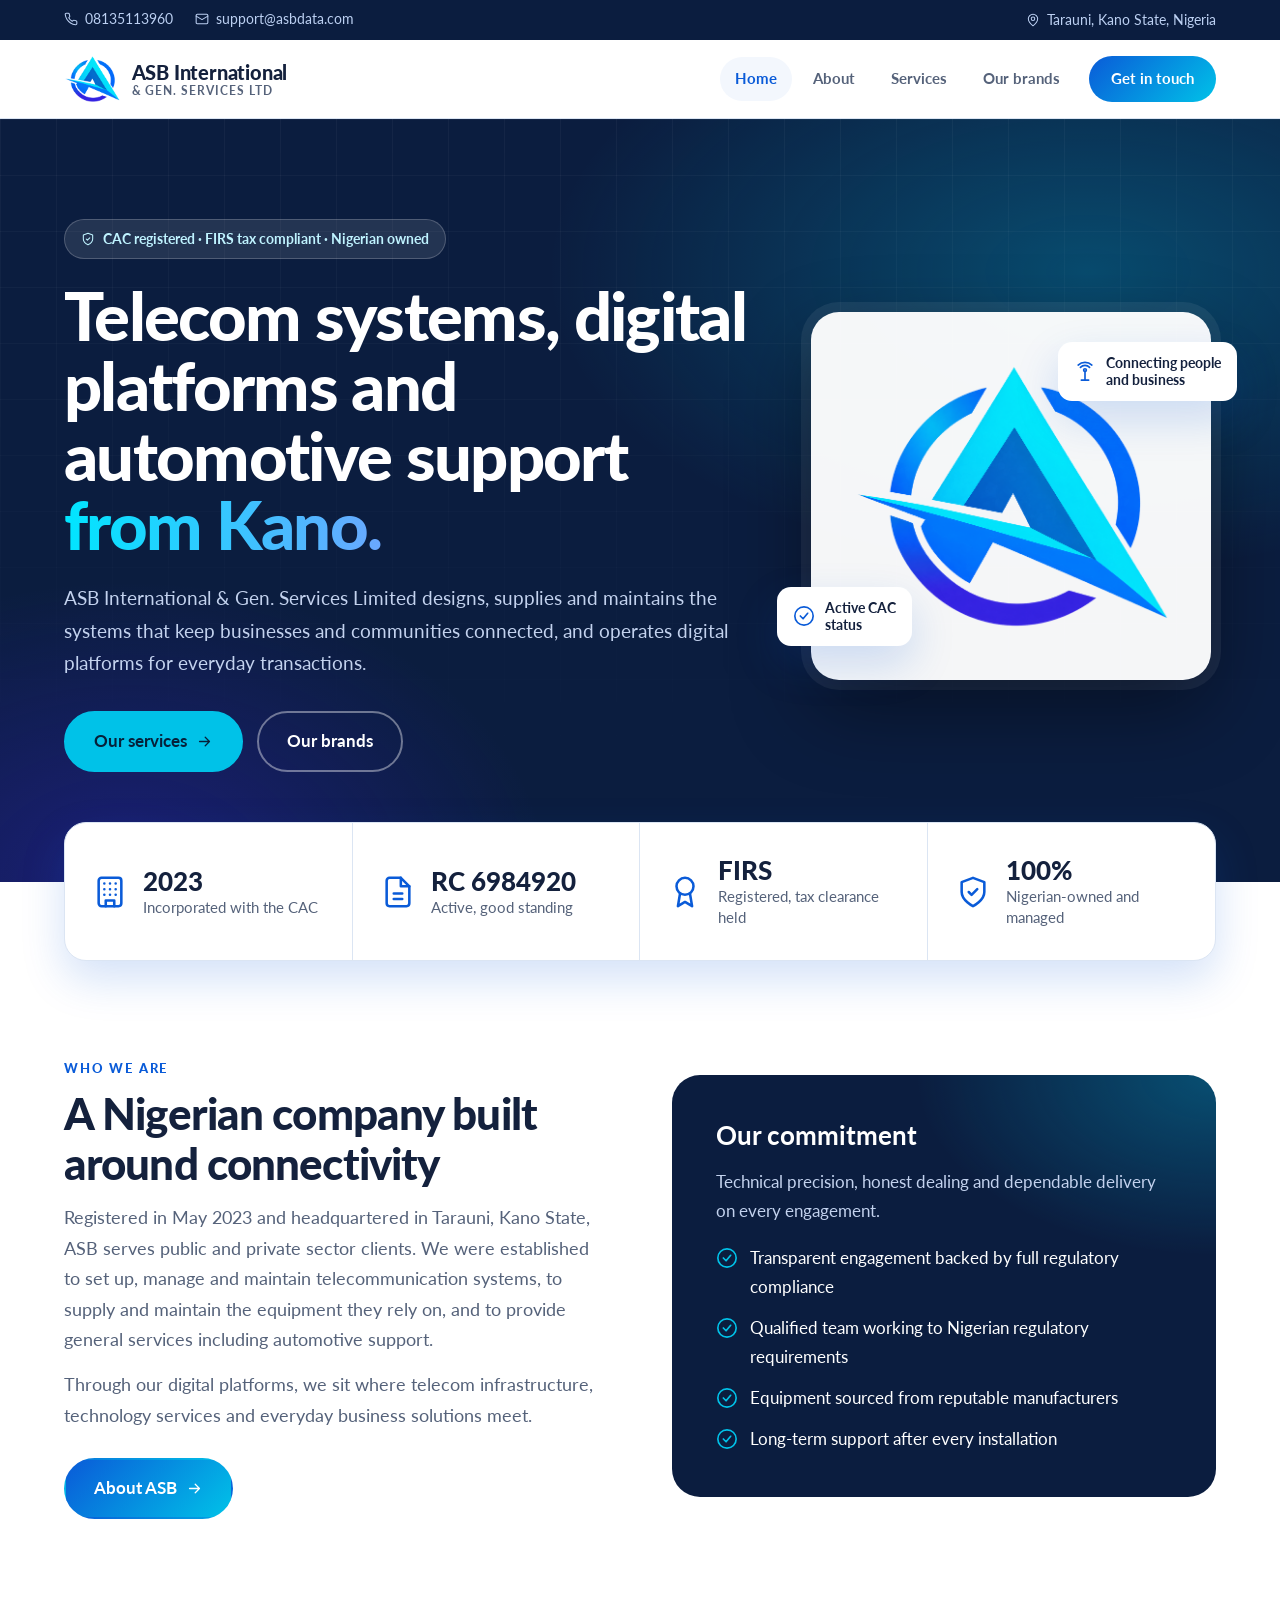
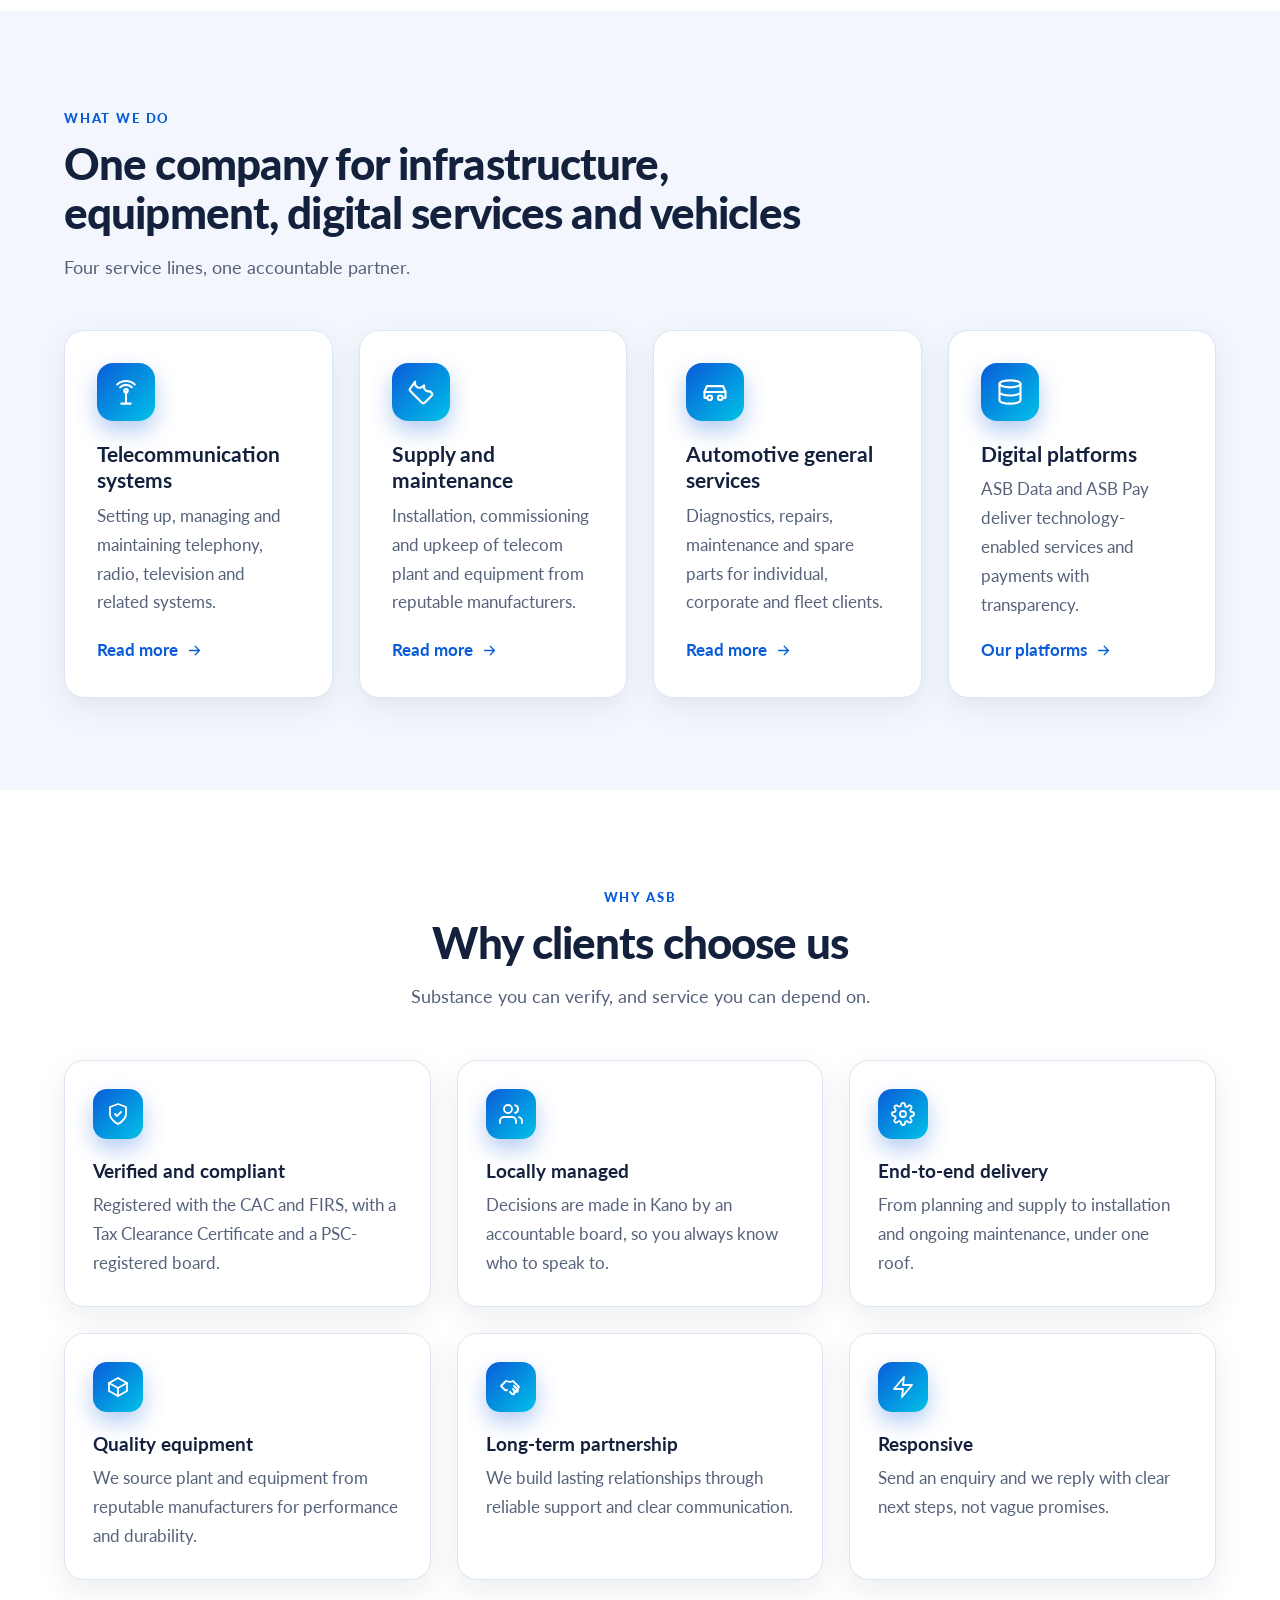
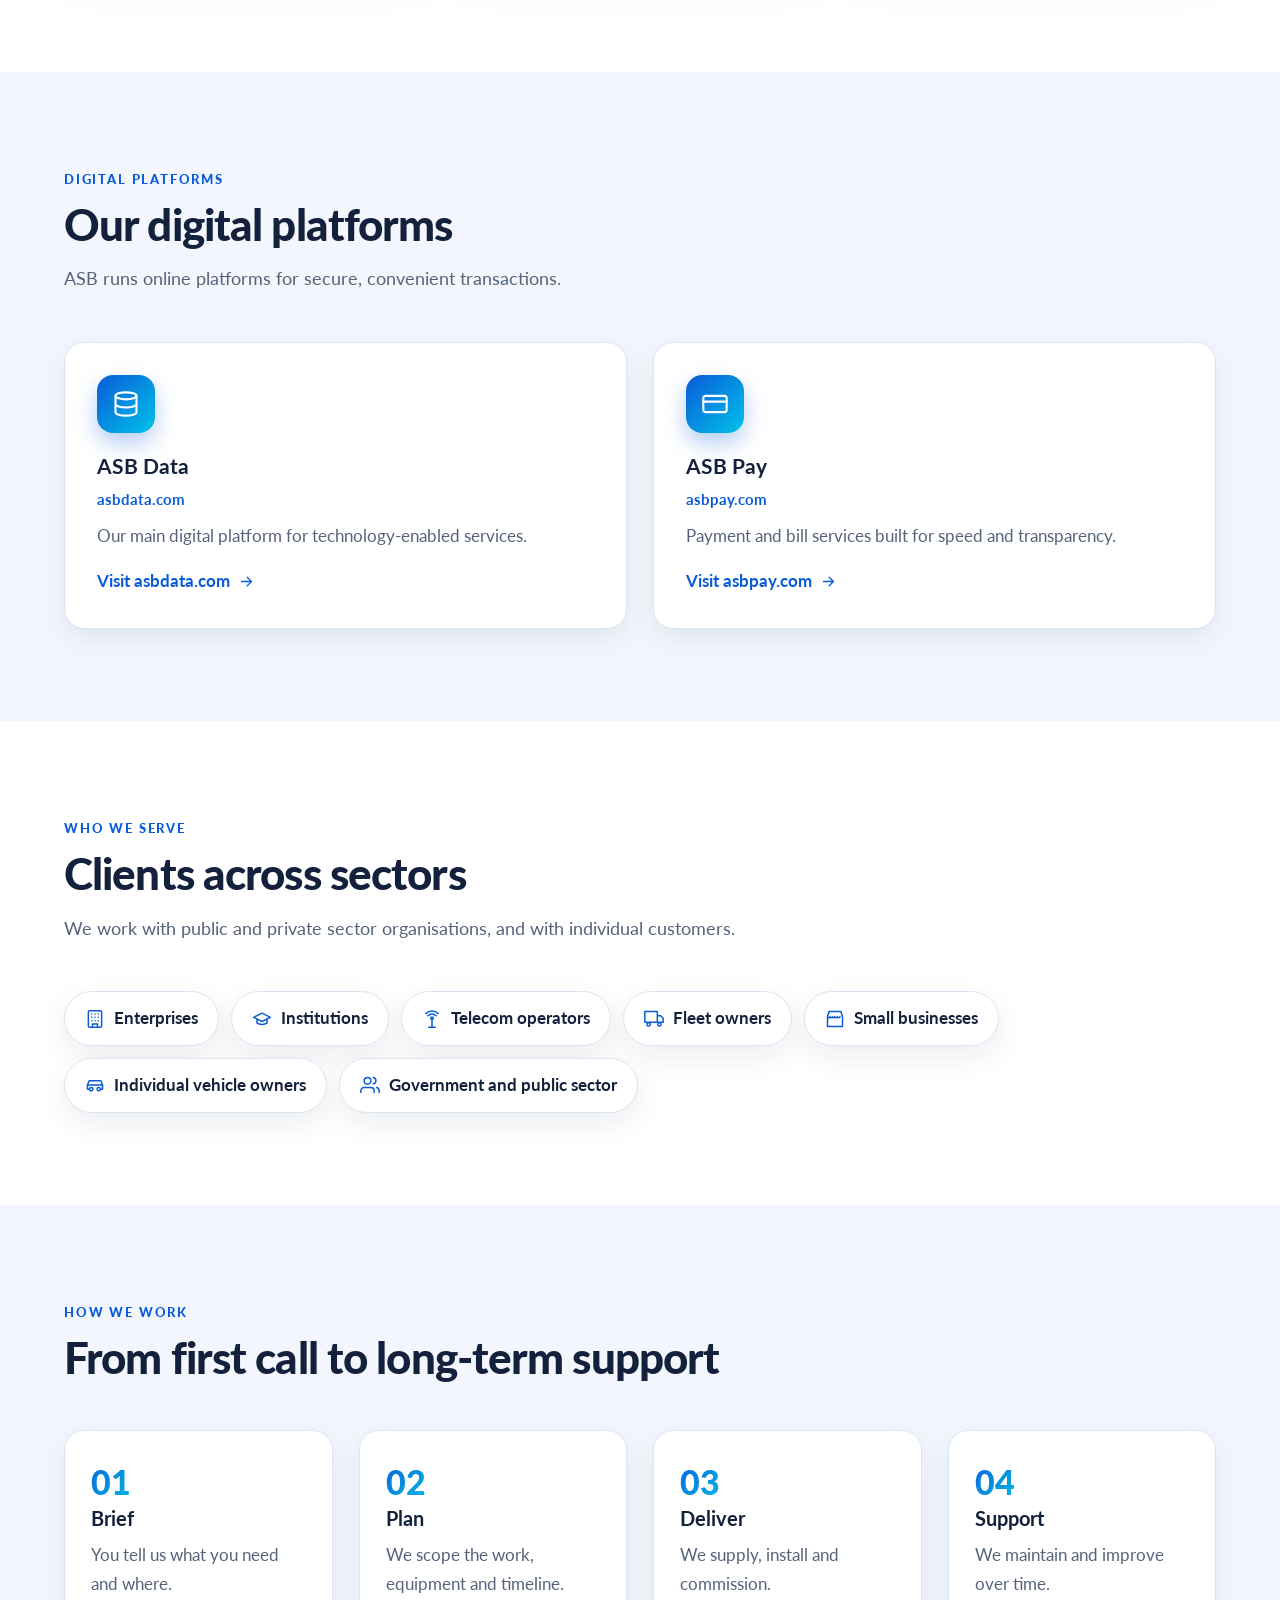
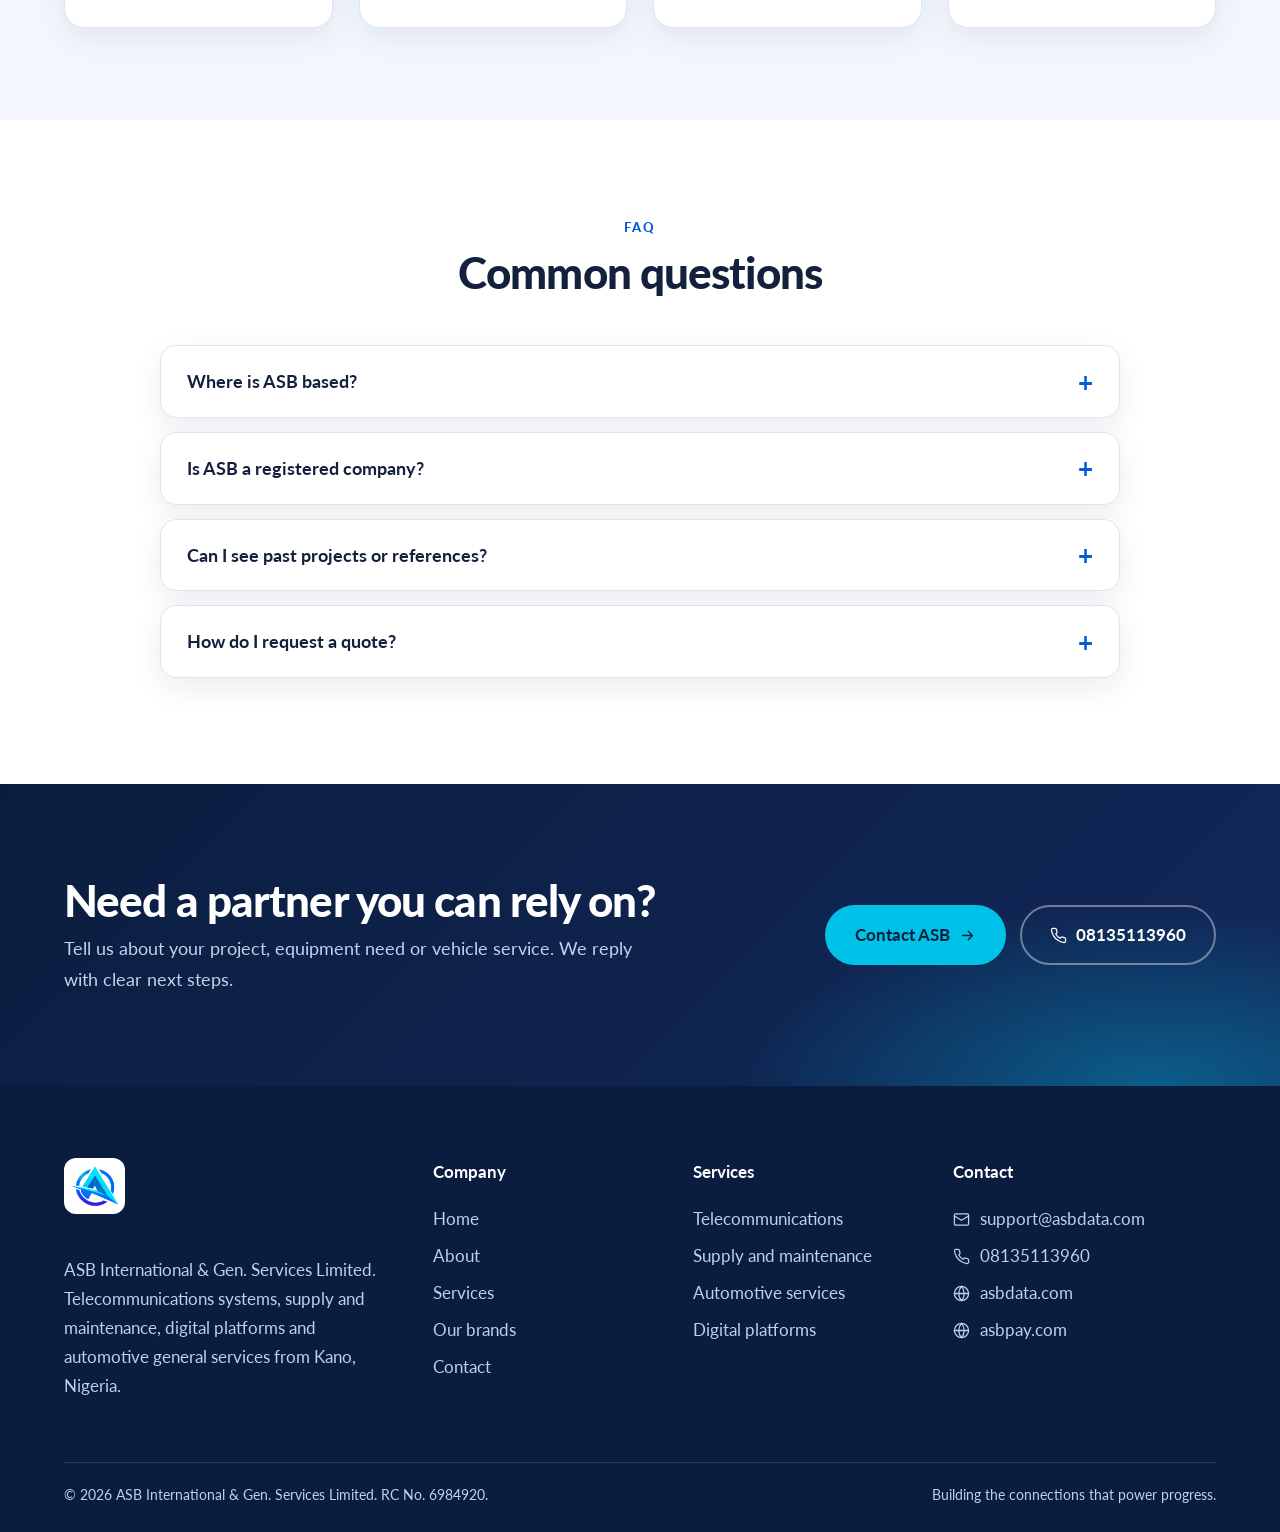
==== index.html @ b19e8d88 "Add files via upload" ====
<!DOCTYPE html>
<html lang="en"><head><meta charset="utf-8"><meta name="viewport" content="width=device-width, initial-scale=1">
<title>Home | ASB International &amp; Gen. Services Limited</title>
<meta name="description" content="ASB International provides telecommunications systems, supply and maintenance, and automotive general services from Kano, Nigeria.">
<link rel="icon" href="assets/logo.png">
<link rel="preconnect" href="https://fonts.googleapis.com"><link rel="preconnect" href="https://fonts.gstatic.com" crossorigin>
<link href="https://fonts.googleapis.com/css2?family=Lato:wght@400;700;900&display=swap" rel="stylesheet">
<link rel="stylesheet" href="css/style.css"></head><body>
<div id="site-header"></div><main>
<div class="hero"><div class="wrap"><div>
<span class="eyebrow"><i data-i="shield"></i>CAC registered · FIRS tax compliant · Nigerian owned</span>
<h1>Telecom systems, digital platforms and automotive support <em>from Kano.</em></h1>
<p>ASB International &amp; Gen. Services Limited designs, supplies and maintains the systems that keep businesses and communities connected, and operates digital platforms for everyday transactions.</p>
<div class="btns"><a class="btn" href="services.html">Our services <i data-i="arrow"></i></a><a class="btn ghost" href="brands.html">Our brands</a></div></div>
<div class="logo-panel"><img src="assets/logo.png" alt="ASB International logo"><div class="float a"><i data-i="check"></i><span>Active CAC<br>status</span></div><div class="float b"><i data-i="tower"></i><span>Connecting people<br>and business</span></div></div></div></div>

<section class="stats-band"><div class="wrap"><div class="stats reveal">
<div><i data-i="building"></i><div><b>2023</b><span>Incorporated with the CAC</span></div></div>
<div><i data-i="file"></i><div><b>RC 6984920</b><span>Active, good standing</span></div></div>
<div><i data-i="award"></i><div><b>FIRS</b><span>Registered, tax clearance held</span></div></div>
<div><i data-i="shield"></i><div><b>100%</b><span>Nigerian-owned and managed</span></div></div></div></div></section>

<section><div class="wrap feature"><div class="reveal"><span class="tag">Who we are</span><h2>A Nigerian company built around connectivity</h2>
<p class="lead">Registered in May 2023 and headquartered in Tarauni, Kano State, ASB serves public and private sector clients. We were established to set up, manage and maintain telecommunication systems, to supply and maintain the equipment they rely on, and to provide general services including automotive support.</p>
<p class="lead" style="margin-top:14px">Through our digital platforms, we sit where telecom infrastructure, technology services and everyday business solutions meet.</p>
<div class="btns" style="margin-top:28px"><a class="btn dark" href="about.html">About ASB <i data-i="arrow"></i></a></div></div>
<div class="panel reveal"><h3>Our commitment</h3><p>Technical precision, honest dealing and dependable delivery on every engagement.</p><ul>
<li><i data-i="check"></i><span>Transparent engagement backed by full regulatory compliance</span></li>
<li><i data-i="check"></i><span>Qualified team working to Nigerian regulatory requirements</span></li>
<li><i data-i="check"></i><span>Equipment sourced from reputable manufacturers</span></li>
<li><i data-i="check"></i><span>Long-term support after every installation</span></li></ul></div></div></section>

<section class="alt"><div class="wrap"><div class="sec-head reveal"><span class="tag">What we do</span><h2>One company for infrastructure, equipment, digital services and vehicles</h2><p class="lead">Four service lines, one accountable partner.</p></div>
<div class="grid g4">
<div class="card reveal"><div class="icon-box"><i data-i="tower"></i></div><h3>Telecommunication systems</h3><p>Setting up, managing and maintaining telephony, radio, television and related systems.</p><a class="link" href="services.html#telecom">Read more <i data-i="arrow"></i></a></div>
<div class="card reveal"><div class="icon-box"><i data-i="wrench"></i></div><h3>Supply and maintenance</h3><p>Installation, commissioning and upkeep of telecom plant and equipment from reputable manufacturers.</p><a class="link" href="services.html#supply">Read more <i data-i="arrow"></i></a></div>
<div class="card reveal"><div class="icon-box"><i data-i="car"></i></div><h3>Automotive general services</h3><p>Diagnostics, repairs, maintenance and spare parts for individual, corporate and fleet clients.</p><a class="link" href="services.html#auto">Read more <i data-i="arrow"></i></a></div>
<div class="card reveal"><div class="icon-box"><i data-i="data"></i></div><h3>Digital platforms</h3><p>ASB Data and ASB Pay deliver technology-enabled services and payments with transparency.</p><a class="link" href="brands.html">Our platforms <i data-i="arrow"></i></a></div></div></div></section>

<section><div class="wrap"><div class="sec-head center reveal"><span class="tag">Why ASB</span><h2>Why clients choose us</h2><p class="lead">Substance you can verify, and service you can depend on.</p></div>
<div class="grid g3">
<div class="person reveal"><div class="icon-box"><i data-i="shield"></i></div><b>Verified and compliant</b><span>Registered with the CAC and FIRS, with a Tax Clearance Certificate and a PSC-registered board.</span></div>
<div class="person reveal"><div class="icon-box"><i data-i="users"></i></div><b>Locally managed</b><span>Decisions are made in Kano by an accountable board, so you always know who to speak to.</span></div>
<div class="person reveal"><div class="icon-box"><i data-i="gear"></i></div><b>End-to-end delivery</b><span>From planning and supply to installation and ongoing maintenance, under one roof.</span></div>
<div class="person reveal"><div class="icon-box"><i data-i="box"></i></div><b>Quality equipment</b><span>We source plant and equipment from reputable manufacturers for performance and durability.</span></div>
<div class="person reveal"><div class="icon-box"><i data-i="handshake"></i></div><b>Long-term partnership</b><span>We build lasting relationships through reliable support and clear communication.</span></div>
<div class="person reveal"><div class="icon-box"><i data-i="bolt"></i></div><b>Responsive</b><span>Send an enquiry and we reply with clear next steps, not vague promises.</span></div></div></div></section>

<section class="alt"><div class="wrap"><div class="sec-head reveal"><span class="tag">Digital platforms</span><h2>Our digital platforms</h2><p class="lead">ASB runs online platforms for secure, convenient transactions.</p></div>
<div class="grid g2">
<div class="card reveal"><div class="icon-box"><i data-i="data"></i></div><h3>ASB Data</h3><div class="domain">asbdata.com</div><p>Our main digital platform for technology-enabled services.</p><a class="link" href="https://asbdata.com" rel="noopener">Visit asbdata.com <i data-i="arrow"></i></a></div>
<div class="card reveal"><div class="icon-box"><i data-i="card"></i></div><h3>ASB Pay</h3><div class="domain">asbpay.com</div><p>Payment and bill services built for speed and transparency.</p><a class="link" href="https://asbpay.com" rel="noopener">Visit asbpay.com <i data-i="arrow"></i></a></div></div></div></section>

<section><div class="wrap"><div class="sec-head reveal"><span class="tag">Who we serve</span><h2>Clients across sectors</h2><p class="lead">We work with public and private sector organisations, and with individual customers.</p></div>
<div class="chips reveal"><span class="chip"><i data-i="building"></i>Enterprises</span><span class="chip"><i data-i="cap"></i>Institutions</span><span class="chip"><i data-i="tower"></i>Telecom operators</span><span class="chip"><i data-i="truck"></i>Fleet owners</span><span class="chip"><i data-i="store"></i>Small businesses</span><span class="chip"><i data-i="car"></i>Individual vehicle owners</span><span class="chip"><i data-i="users"></i>Government and public sector</span></div></div></section>

<section class="alt"><div class="wrap"><div class="sec-head reveal"><span class="tag">How we work</span><h2>From first call to long-term support</h2></div>
<ol class="steps reveal"><li><b>Brief</b><span>You tell us what you need and where.</span></li><li><b>Plan</b><span>We scope the work, equipment and timeline.</span></li><li><b>Deliver</b><span>We supply, install and commission.</span></li><li><b>Support</b><span>We maintain and improve over time.</span></li></ol></div></section>

<section><div class="wrap"><div class="sec-head center reveal"><span class="tag">FAQ</span><h2>Common questions</h2></div><div style="max-width:960px;margin:0 auto" class="reveal">
<details><summary>Where is ASB based?</summary><p>Our office is at Suite C7, Block C, Hamisu Babba Plaza, Tarauni Market, Tarauni Local Government Area, Kano State.</p></details>
<details><summary>Is ASB a registered company?</summary><p>Yes. ASB International &amp; Gen. Services Limited is registered with the Corporate Affairs Commission (RC No. 6984920) and with the Federal Inland Revenue Service.</p></details>
<details><summary>Can I see past projects or references?</summary><p>Project portfolios and references are available on request. Send us a message and we will share them.</p></details>
<details><summary>How do I request a quote?</summary><p>Use the contact form, email support@asbdata.com or call 08135113960 with a short description of your need. We reply with clear next steps.</p></details></div></div></section>
<section class="cta"><div class="wrap"><div><h2>Need a partner you can rely on?</h2><p>Tell us about your project, equipment need or vehicle service. We reply with clear next steps.</p></div><div class="btns"><a class="btn" href="contact.html">Contact ASB <i data-i="arrow"></i></a><a class="btn ghost" href="tel:+2348135113960"><i data-i="phone"></i>08135113960</a></div></div></section>
</main><div id="site-footer"></div><script src="js/main.js"></script></body></html>
---- css/style.css ----
:root{--navy:#0b1d3f;--navy2:#12285a;--blue:#0a5bd8;--cyan:#00c2e8;--indigo:#3a22e0;--bg:#fff;--soft:#f3f7fd;--text:#14213d;--muted:#55627a;--line:#dbe5f3;--card:#fff;--shadow:0 10px 30px rgba(11,29,63,.08);--shadow2:0 18px 44px rgba(10,91,216,.18);--grad:linear-gradient(135deg,#0a5bd8 0%,#00c2e8 100%)}
@media(prefers-color-scheme:dark){:root{--bg:#0a1324;--soft:#0f1b33;--text:#e8eef9;--muted:#a3b3cf;--line:#223250;--card:#111f3a;--shadow:0 10px 30px rgba(0,0,0,.35);--shadow2:0 18px 44px rgba(0,0,0,.5)}}
*,*:before,*:after{box-sizing:border-box}
html{scroll-behavior:smooth;scroll-padding-top:110px}
body{margin:0;background:var(--bg);color:var(--text);font-family:Lato,"Segoe UI",Helvetica,Arial,sans-serif;line-height:1.7;font-size:17px;-webkit-font-smoothing:antialiased}
a{color:inherit}img{max-width:100%}
.wrap{width:90%;max-width:1900px;margin:0 auto}
a:focus-visible,button:focus-visible,input:focus-visible,textarea:focus-visible,select:focus-visible,summary:focus-visible{outline:3px solid var(--cyan);outline-offset:3px}
.ico{width:1em;height:1em;stroke:currentColor;fill:none;stroke-width:1.8;stroke-linecap:round;stroke-linejoin:round;flex:none;vertical-align:-.125em}
/* top bar + header */
.topbar{background:var(--navy);color:#bcd0f2;font-size:14px}
.topbar .wrap{display:flex;justify-content:space-between;align-items:center;gap:16px;min-height:40px;flex-wrap:wrap}
.topbar a{text-decoration:none;display:inline-flex;align-items:center;gap:7px;margin-right:22px}.topbar a:hover{color:#fff}
.topbar .r{display:flex;align-items:center;gap:7px}
@media(max-width:700px){.topbar .r{display:none}.topbar a{margin-right:14px}}
header{position:sticky;top:0;z-index:50;background:color-mix(in srgb,var(--bg) 90%,transparent);backdrop-filter:blur(12px);border-bottom:1px solid var(--line)}
header .wrap{display:flex;align-items:center;justify-content:space-between;height:78px;gap:16px}
.brand{display:flex;align-items:center;gap:12px;text-decoration:none;line-height:1.15}
.brand img{height:50px;width:auto;display:block}
.brand b{font-weight:900;font-size:20px;display:block;letter-spacing:-.01em}.brand small{display:block;color:var(--muted);font-size:12px;font-weight:700;letter-spacing:.08em;text-transform:uppercase}
nav{display:flex;gap:6px;align-items:center;font-weight:700;font-size:15px}
nav a{text-decoration:none;color:var(--muted);padding:9px 15px;border-radius:999px;transition:.2s}
nav a:hover{color:var(--blue);background:var(--soft)}nav a.active{color:var(--blue);background:var(--soft)}
nav a.cta-link{background:var(--grad);color:#fff;margin-left:8px;padding:10px 22px}nav a.cta-link:hover{filter:brightness(1.08);color:#fff;background:var(--grad)}
.menu{display:none;background:none;border:2px solid var(--line);color:var(--text);border-radius:8px;padding:8px 14px;font:inherit;font-weight:700;cursor:pointer}
@media(max-width:960px){.menu{display:block}nav{display:none;position:absolute;top:78px;left:0;right:0;background:var(--bg);flex-direction:column;align-items:stretch;gap:0;padding:8px 5%;border-bottom:1px solid var(--line);box-shadow:var(--shadow)}nav.open{display:flex}nav a{border-radius:0;padding:14px 0;border-bottom:1px solid var(--line);background:none!important}nav a.cta-link{margin:12px 0;text-align:center;border-radius:10px;color:#fff;background:var(--grad)!important}}
/* hero */
.hero{position:relative;overflow:hidden;background:radial-gradient(900px 500px at 85% 20%,rgba(0,194,232,.28),transparent 60%),radial-gradient(700px 500px at 10% 100%,rgba(58,34,224,.35),transparent 60%),var(--navy);color:#fff}
.hero:after{content:"";position:absolute;inset:0;background-image:linear-gradient(rgba(255,255,255,.04) 1px,transparent 1px),linear-gradient(90deg,rgba(255,255,255,.04) 1px,transparent 1px);background-size:56px 56px;mask-image:linear-gradient(to bottom,#000,transparent 90%);pointer-events:none}
.hero .wrap{position:relative;z-index:1;display:grid;grid-template-columns:1.25fr .75fr;gap:56px;align-items:center;padding:100px 0 110px}
.eyebrow{display:inline-flex;align-items:center;gap:8px;background:rgba(255,255,255,.1);border:1px solid rgba(255,255,255,.2);padding:7px 16px;border-radius:999px;font-size:14px;font-weight:700;color:#bff3ff;margin-bottom:22px}
.hero h1{font-size:clamp(36px,5.2vw,68px);line-height:1.05;margin:0 0 22px;font-weight:900;letter-spacing:-.025em}
.hero h1 em{font-style:normal;background:linear-gradient(90deg,#00e5ff,#6aa8ff);-webkit-background-clip:text;background-clip:text;color:transparent}
.hero p{color:#c3d2ee;max-width:62ch;font-size:19px;margin:0 0 32px}
.logo-panel{position:relative;justify-self:center;max-width:400px;width:100%;background:rgba(255,255,255,.96);border-radius:28px;padding:40px;box-shadow:0 30px 80px rgba(0,0,0,.4),0 0 0 10px rgba(255,255,255,.07)}
.logo-panel img{width:100%;display:block}
.float{position:absolute;background:var(--card);color:var(--text);border-radius:14px;padding:12px 16px;box-shadow:var(--shadow2);display:flex;align-items:center;gap:10px;font-weight:700;font-size:14px;line-height:1.25}
.float .ico{color:var(--blue);font-size:22px}.float.a{left:-34px;bottom:34px}.float.b{right:-26px;top:30px}
@media(max-width:1100px){.float{display:none}}
@media(max-width:960px){.hero .wrap{grid-template-columns:1fr;padding:64px 0 72px}.logo-panel{max-width:200px;padding:20px;justify-self:start;border-radius:20px}}
.page-hero{position:relative;overflow:hidden;background:radial-gradient(700px 360px at 90% 0,rgba(0,194,232,.28),transparent 60%),var(--navy);color:#fff;padding:78px 0}
.page-hero h1{margin:0 0 12px;font-size:clamp(32px,4.6vw,54px);font-weight:900;letter-spacing:-.02em;line-height:1.1}
.page-hero p{margin:0;color:#c3d2ee;max-width:75ch;font-size:19px}
.crumbs{font-size:14px;color:#9fc0f0;margin-bottom:14px}.crumbs a{text-decoration:none}.crumbs a:hover{color:#fff}
/* buttons */
.btns{display:flex;flex-wrap:wrap;gap:14px}
.btn{display:inline-flex;align-items:center;gap:9px;padding:14px 28px;border-radius:999px;font:inherit;font-weight:700;text-decoration:none;background:var(--cyan);color:#06213a;border:2px solid var(--cyan);cursor:pointer;transition:.2s}
.btn:hover{transform:translateY(-2px);box-shadow:0 10px 24px rgba(0,194,232,.35)}
.btn.ghost{background:transparent;color:#fff;border-color:rgba(255,255,255,.4)}.btn.ghost:hover{background:rgba(255,255,255,.1);box-shadow:none}
.btn.dark{background:var(--grad);border-color:transparent;color:#fff}
/* sections */
section{padding:92px 0}section.alt{background:var(--soft)}
.sec-head{max-width:78ch;margin-bottom:48px}.sec-head.center{margin-inline:auto;text-align:center}
.tag{display:inline-block;color:var(--blue);font-weight:900;font-size:13px;letter-spacing:.14em;text-transform:uppercase;margin-bottom:10px}
h2{font-size:clamp(28px,3.6vw,44px);line-height:1.12;margin:0 0 14px;font-weight:900;letter-spacing:-.02em}
h3{margin:0 0 8px;font-size:21px;line-height:1.25}
.lead{color:var(--muted);margin:0;font-size:18px}
.grid{display:grid;gap:26px}
.g2{grid-template-columns:repeat(2,1fr)}.g3{grid-template-columns:repeat(3,1fr)}.g4{grid-template-columns:repeat(4,1fr)}
@media(max-width:1100px){.g4{grid-template-columns:1fr 1fr}}
@media(max-width:960px){.g3{grid-template-columns:1fr 1fr}}
@media(max-width:640px){.g2,.g3,.g4{grid-template-columns:1fr}}
.card{position:relative;border:1px solid var(--line);background:var(--card);padding:32px;border-radius:20px;display:flex;flex-direction:column;box-shadow:var(--shadow);transition:.25s;overflow:hidden}
.card:before{content:"";position:absolute;left:0;top:0;right:0;height:4px;background:var(--grad);opacity:0;transition:.25s}
.card:hover{transform:translateY(-6px);box-shadow:var(--shadow2)}.card:hover:before{opacity:1}
.card p{color:var(--muted);margin:0 0 16px}
.card ul{color:var(--muted);margin:0 0 18px;padding-left:20px}.card li{margin-bottom:4px}
.card .link{margin-top:auto;font-weight:700;color:var(--blue);text-decoration:none;display:inline-flex;align-items:center;gap:8px;align-self:flex-start}
.card .link:hover .ico{transform:translateX(4px)}.card .link .ico{transition:.2s}
.icon-box{width:58px;height:58px;border-radius:16px;background:var(--grad);color:#fff;display:grid;place-items:center;font-size:28px;margin-bottom:20px;box-shadow:0 10px 22px rgba(10,91,216,.3)}
.domain{color:var(--blue);font-weight:700;font-size:15px;margin-bottom:10px}
/* stats */
.stats-band{margin-top:-60px;position:relative;z-index:2;padding:0}
.stats{display:grid;grid-template-columns:repeat(4,1fr);background:var(--card);border:1px solid var(--line);border-radius:22px;box-shadow:var(--shadow2)}
.stats>div{padding:32px 28px;border-right:1px solid var(--line);display:flex;gap:16px;align-items:center}.stats>div:last-child{border:0}
.stats .ico{font-size:34px;color:var(--blue)}
.stats b{display:block;font-size:26px;font-weight:900;line-height:1.2}.stats span{color:var(--muted);font-size:15px;line-height:1.4;display:block}
@media(max-width:960px){.stats{grid-template-columns:1fr 1fr}.stats>div:nth-child(2){border-right:0}.stats>div:nth-child(-n+2){border-bottom:1px solid var(--line)}}
@media(max-width:560px){.stats{grid-template-columns:1fr}.stats>div{border-right:0;border-bottom:1px solid var(--line)}}
/* misc blocks */
dl{margin:0;display:grid;grid-template-columns:auto 1fr;background:var(--card);border:1px solid var(--line);border-radius:20px;padding:10px 28px;box-shadow:var(--shadow)}
dt,dd{margin:0;padding:15px 0;border-bottom:1px solid var(--line)}dt:nth-last-of-type(1),dd:last-of-type{border:0}
dt{color:var(--muted);font-weight:700;padding-right:28px}dd{font-weight:700}
.list{list-style:none;margin:0;padding:0;display:grid;gap:14px}
.list li{padding-left:34px;position:relative}
.list li:before{content:"";position:absolute;left:0;top:.3em;width:20px;height:20px;border-radius:50%;background:var(--grad)}
.list li:after{content:"";position:absolute;left:7px;top:.5em;width:5px;height:9px;border:solid #fff;border-width:0 2px 2px 0;transform:rotate(45deg)}
.person{border:1px solid var(--line);padding:28px;border-radius:20px;background:var(--card);box-shadow:var(--shadow)}
.person .icon-box{width:50px;height:50px;font-size:24px;border-radius:14px;margin-bottom:16px}
.person b{font-size:19px;display:block;margin-bottom:4px}.person span{display:block;color:var(--muted)}
.avatar{width:72px;height:72px;border-radius:50%;background:var(--grad);color:#fff;display:grid;place-items:center;font-weight:900;font-size:26px;margin-bottom:16px}
.steps{counter-reset:s;list-style:none;margin:0;padding:0;display:grid;grid-template-columns:repeat(4,1fr);gap:26px}
.steps li{counter-increment:s;position:relative;background:var(--card);border:1px solid var(--line);border-radius:20px;padding:70px 26px 28px;box-shadow:var(--shadow)}
.steps li:before{content:"0" counter(s);position:absolute;left:26px;top:22px;font-size:34px;font-weight:900;background:var(--grad);-webkit-background-clip:text;background-clip:text;color:transparent}
.steps b{display:block;font-size:20px;margin-bottom:6px}.steps span{color:var(--muted)}
@media(max-width:960px){.steps{grid-template-columns:1fr 1fr}}@media(max-width:560px){.steps{grid-template-columns:1fr}}
.timeline{list-style:none;margin:0;padding:0 0 0 30px;border-left:3px solid var(--line);display:grid;gap:28px}
.timeline li{position:relative}.timeline li:before{content:"";position:absolute;left:-40px;top:6px;width:16px;height:16px;border-radius:50%;background:var(--grad);box-shadow:0 0 0 5px var(--soft)}
.timeline time{font-weight:900;color:var(--blue);display:block}.timeline p{margin:2px 0 0;color:var(--muted)}
.chips{display:flex;flex-wrap:wrap;gap:12px}
.chip{display:inline-flex;align-items:center;gap:9px;padding:12px 20px;border-radius:999px;background:var(--card);border:1px solid var(--line);font-weight:700;box-shadow:var(--shadow)}.chip .ico{color:var(--blue);font-size:20px}
.feature{display:grid;grid-template-columns:1fr 1fr;gap:64px;align-items:center}
@media(max-width:960px){.feature{grid-template-columns:1fr;gap:36px}}
.panel{background:var(--navy);color:#fff;border-radius:28px;padding:44px;position:relative;overflow:hidden;background:radial-gradient(500px 300px at 100% 0,rgba(0,194,232,.3),transparent 60%),var(--navy)}
.panel h3{font-size:26px;margin-bottom:14px}.panel p{color:#c3d2ee}
.panel ul{list-style:none;margin:18px 0 0;padding:0;display:grid;gap:12px}.panel li{display:flex;gap:12px;align-items:flex-start}.panel li .ico{color:var(--cyan);font-size:22px;margin-top:3px}
details{background:var(--card);border:1px solid var(--line);border-radius:16px;padding:0 26px;margin-bottom:14px;box-shadow:var(--shadow)}
summary{cursor:pointer;font-weight:700;font-size:18px;padding:20px 0;list-style:none;display:flex;justify-content:space-between;gap:16px;align-items:center}
summary::-webkit-details-marker{display:none}summary:after{content:"+";font-size:26px;color:var(--blue);line-height:1}details[open] summary:after{content:"–"}
details p{margin:0 0 22px;color:var(--muted)}
.cta{background:radial-gradient(700px 300px at 90% 100%,rgba(0,194,232,.35),transparent 60%),linear-gradient(135deg,var(--navy),var(--navy2));color:#fff}
.cta .wrap{display:flex;justify-content:space-between;align-items:center;gap:32px;flex-wrap:wrap}
.cta h2{margin-bottom:8px}.cta p{color:#c3d2ee;max-width:60ch;margin:0;font-size:18px}
form{display:grid;gap:18px;background:var(--card);border:1px solid var(--line);border-radius:22px;padding:36px;box-shadow:var(--shadow)}
label{font-weight:700;display:grid;gap:7px}
input,textarea,select{font:inherit;padding:14px 16px;border:1px solid var(--line);border-radius:12px;background:var(--bg);color:var(--text);width:100%}
input:focus,textarea:focus,select:focus{border-color:var(--blue)}
.note{color:var(--muted);font-size:15px}
.split{display:grid;grid-template-columns:1.1fr .9fr;gap:56px;align-items:start}
@media(max-width:960px){.split{grid-template-columns:1fr;gap:36px}}
.cinfo{display:grid;gap:18px}
.cbox{display:flex;gap:18px;background:var(--card);border:1px solid var(--line);border-radius:18px;padding:22px;box-shadow:var(--shadow)}
.cbox .icon-box{margin:0;width:50px;height:50px;font-size:24px;border-radius:14px}
.cbox b{display:block;color:var(--blue)}.cbox a{text-decoration:none}.cbox a:hover{text-decoration:underline}
/* footer */
footer{background:var(--navy);color:#bcd0f2;padding:72px 0 26px}
footer .cols{display:grid;grid-template-columns:1.5fr 1fr 1fr 1.2fr;gap:40px}
footer h4{color:#fff;margin:0 0 14px;font-size:17px}
footer a{display:block;text-decoration:none;padding:4px 0}footer a:hover{color:var(--cyan)}
footer img{height:56px;background:#fff;border-radius:12px;padding:6px;margin-bottom:16px}
footer .ci{display:flex;gap:10px;align-items:center}
.legal{border-top:1px solid #243a68;margin-top:44px;padding-top:20px;font-size:14px;display:flex;flex-wrap:wrap;justify-content:space-between;gap:8px}
@media(max-width:960px){footer .cols{grid-template-columns:1fr 1fr}}@media(max-width:560px){footer .cols{grid-template-columns:1fr}}
.totop{position:fixed;right:22px;bottom:22px;width:48px;height:48px;border-radius:50%;border:0;background:var(--grad);color:#fff;font-size:22px;cursor:pointer;display:none;place-items:center;box-shadow:var(--shadow2);z-index:40}.totop.show{display:grid}
.reveal{opacity:0;transform:translateY(24px);transition:opacity .7s,transform .7s}.reveal.in{opacity:1;transform:none}
@media(prefers-reduced-motion:reduce){html{scroll-behavior:auto}.reveal{opacity:1;transform:none;transition:none}.card,.btn{transition:none}}
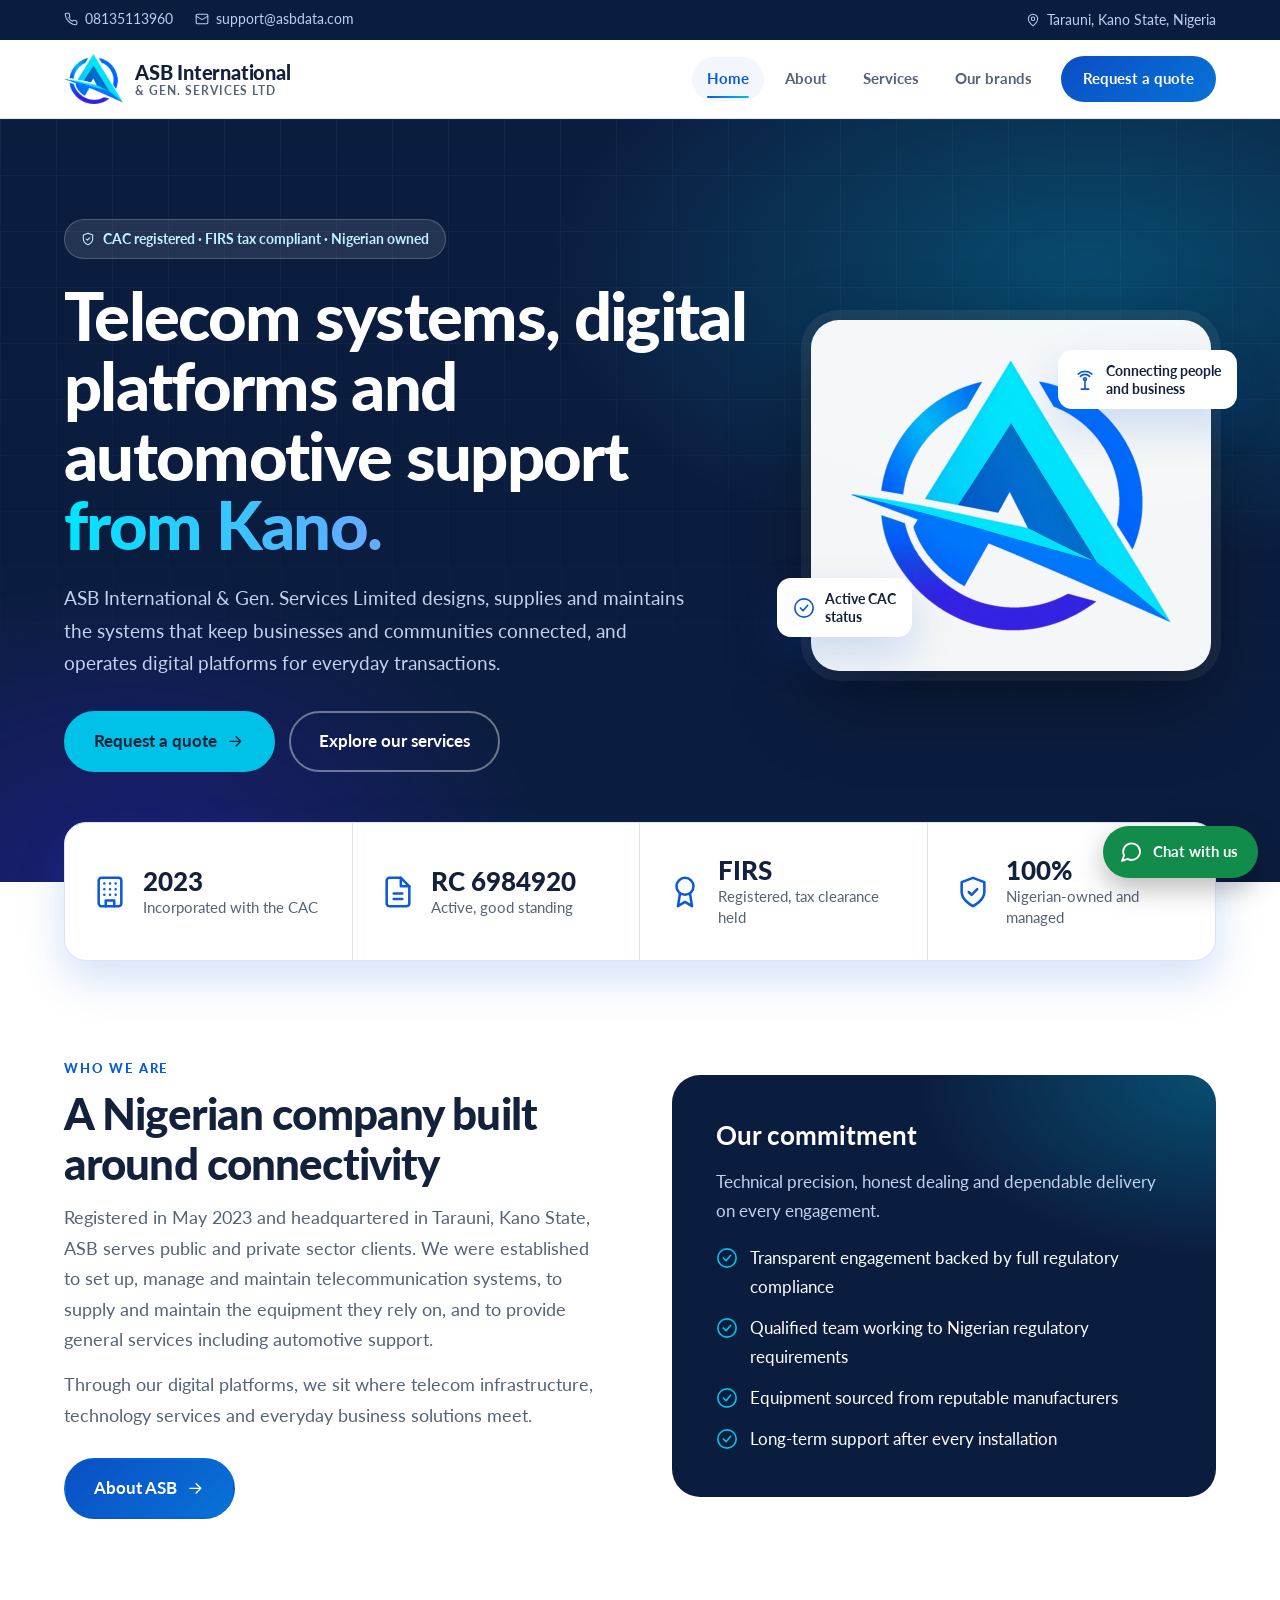
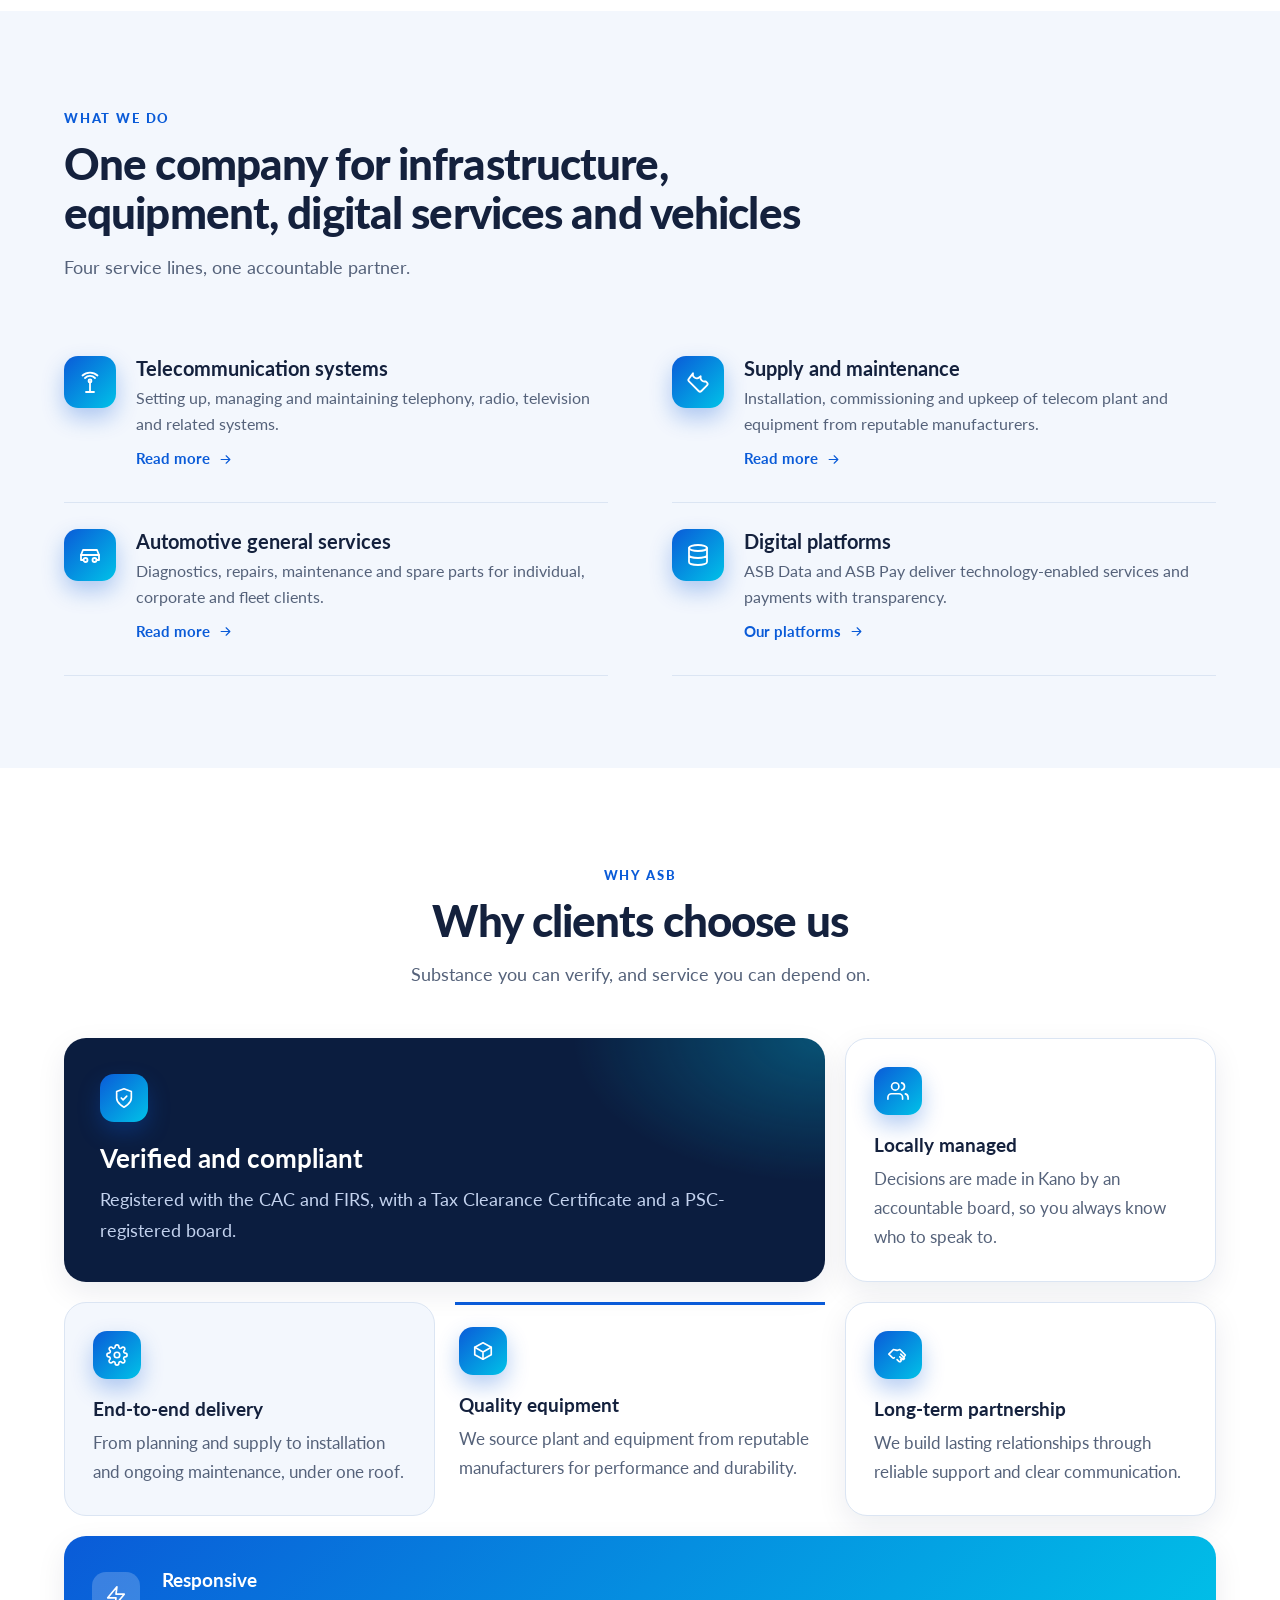
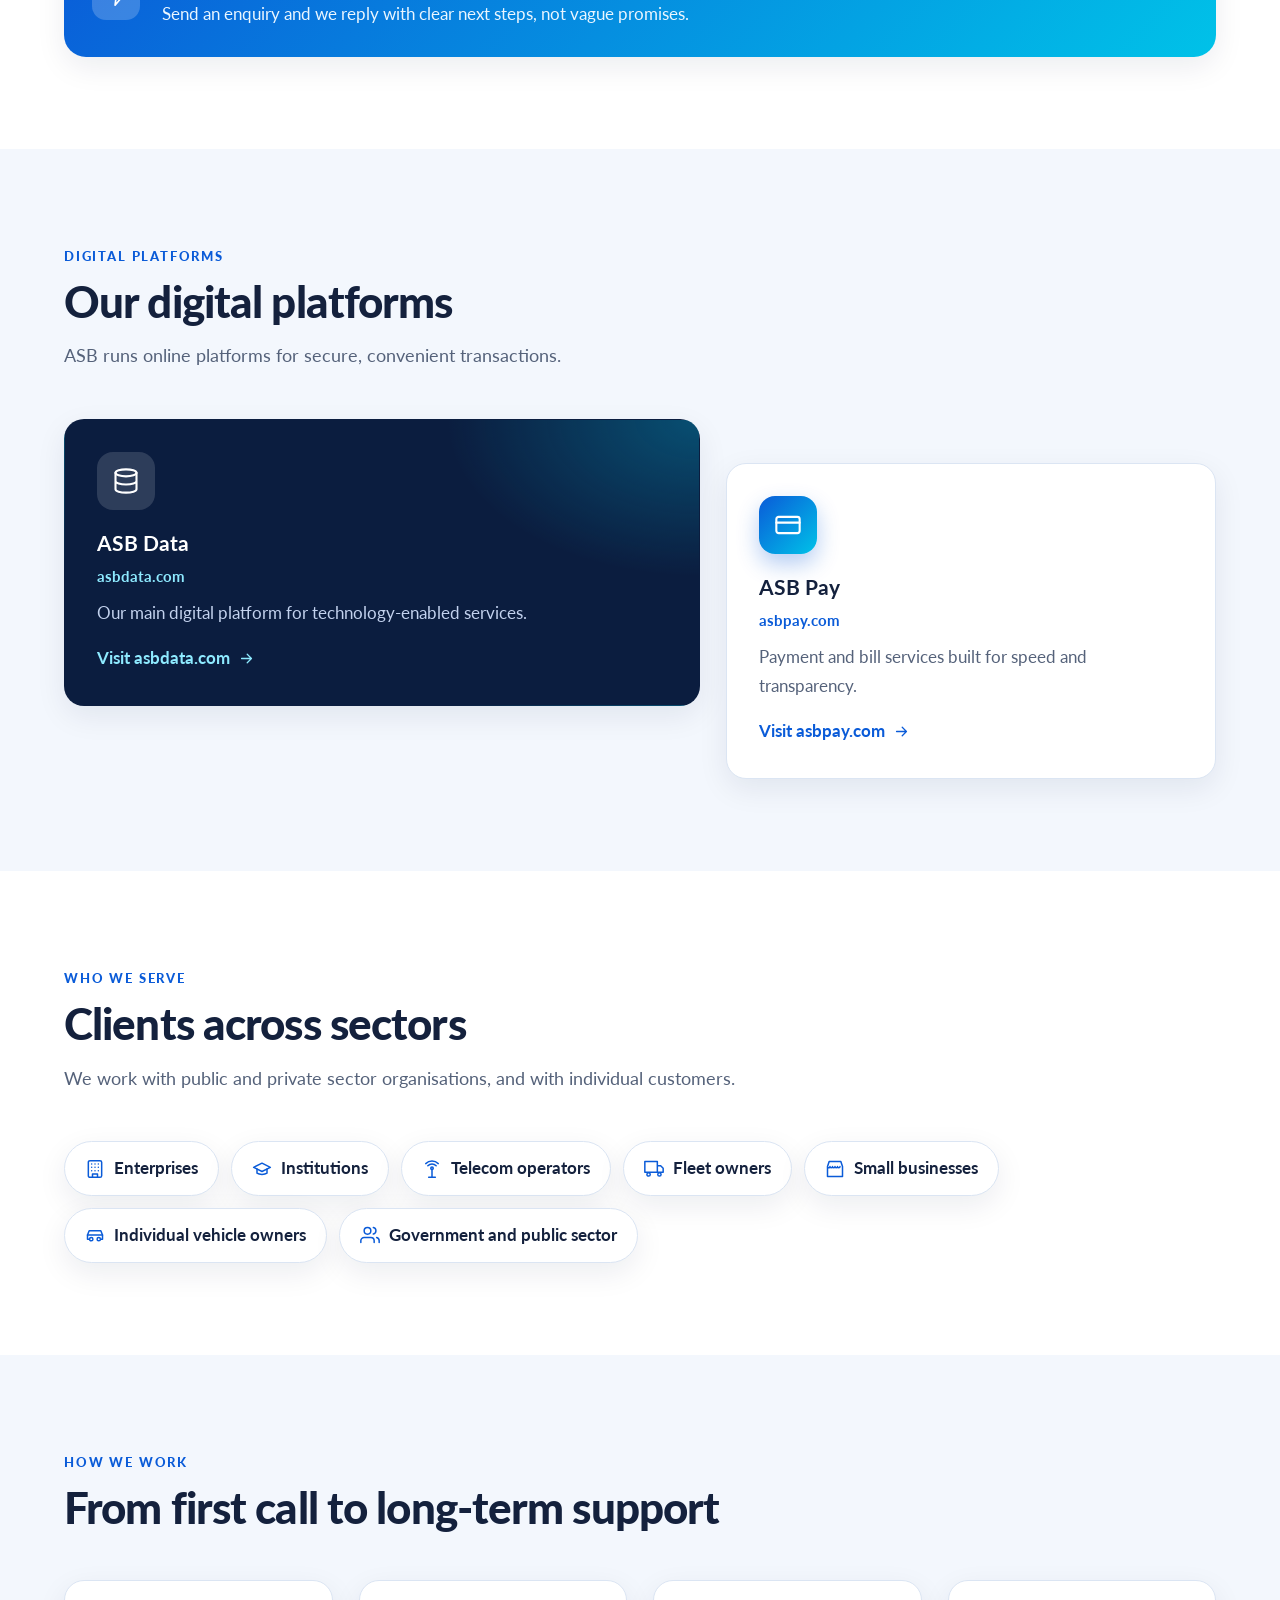
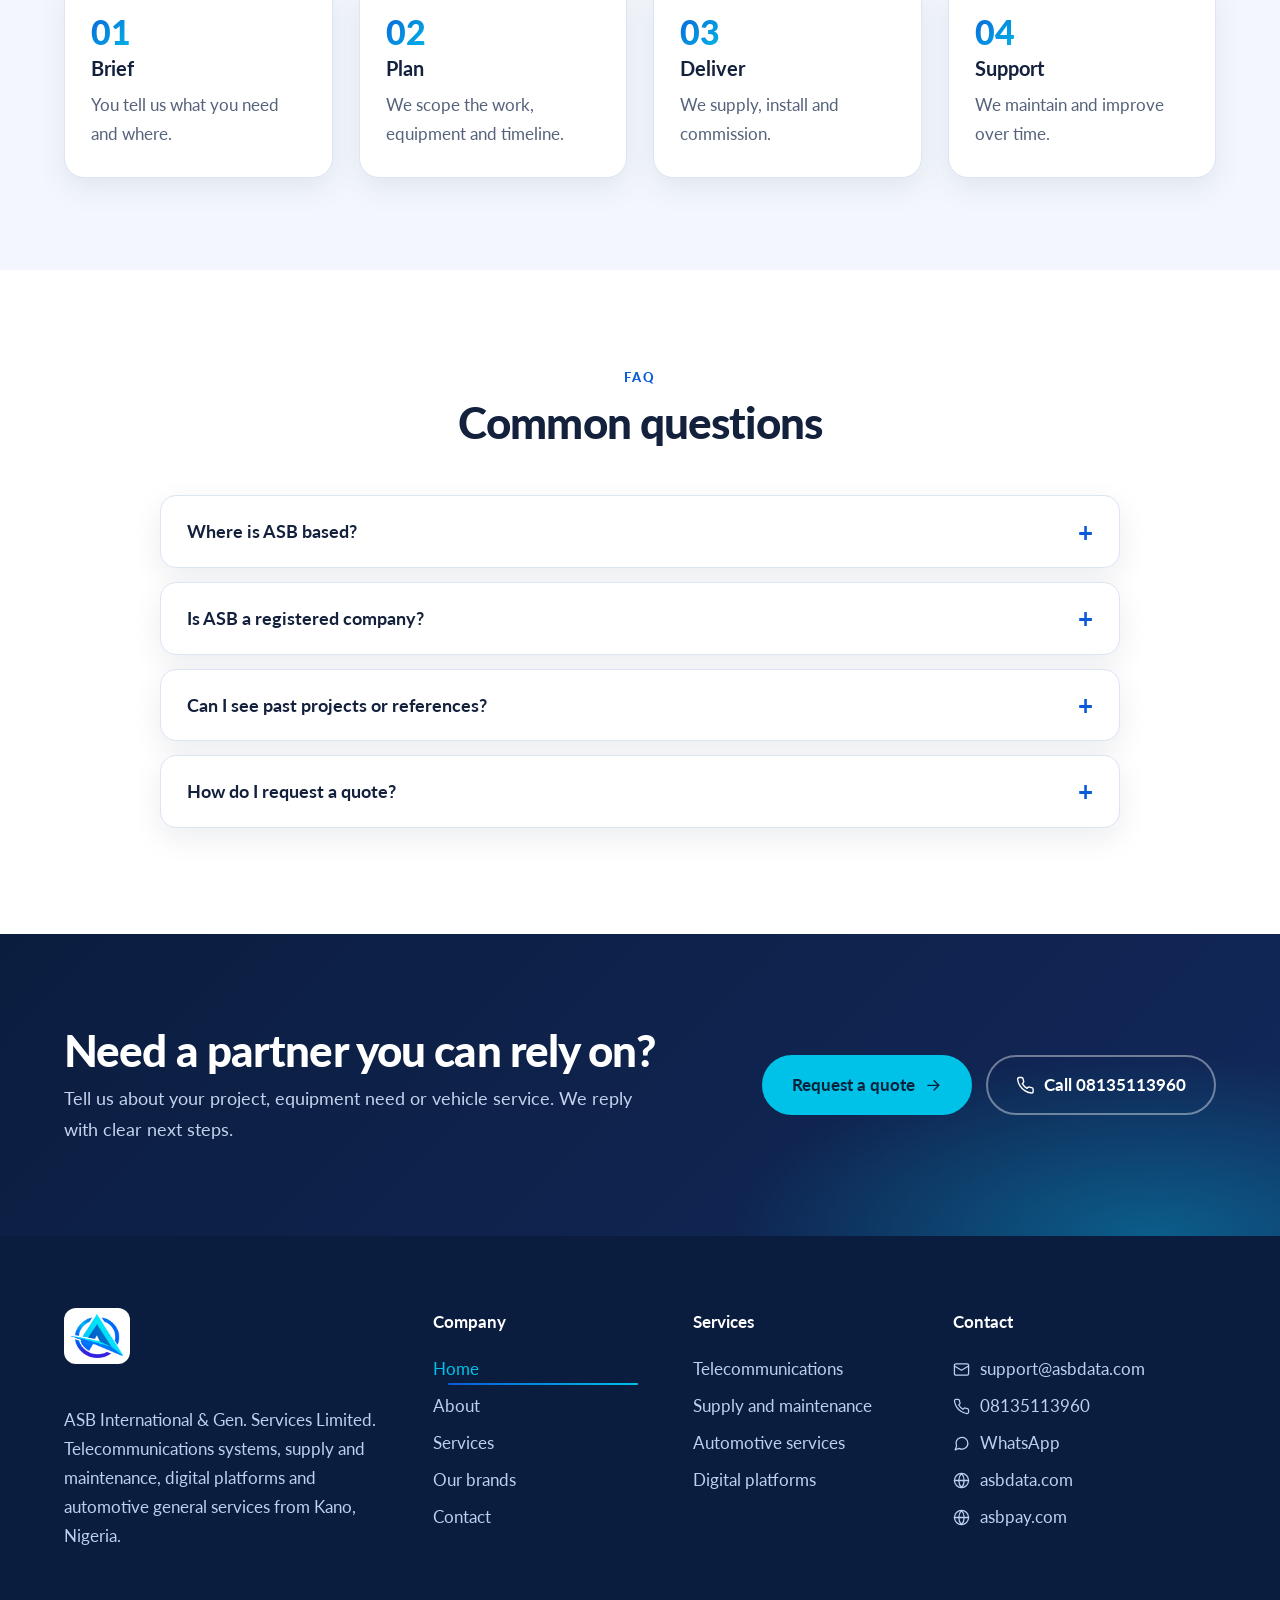
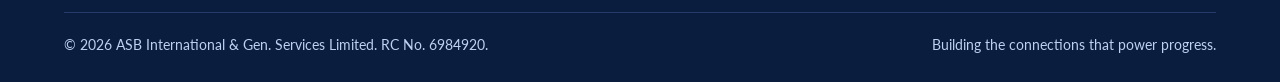
==== commit 4edcc51a: "Add files via upload" ====
--- a/index.html
+++ b/index.html
@@ -2,57 +2,47 @@
 <html lang="en"><head><meta charset="utf-8"><meta name="viewport" content="width=device-width, initial-scale=1">
 <title>Home | ASB International &amp; Gen. Services Limited</title>
 <meta name="description" content="ASB International provides telecommunications systems, supply and maintenance, and automotive general services from Kano, Nigeria.">
-<link rel="icon" href="assets/logo.png">
+<link rel="icon" type="image/png" sizes="32x32" href="assets/favicon-32.png"><link rel="icon" type="image/png" sizes="48x48" href="assets/favicon-48.png"><link rel="apple-touch-icon" href="assets/apple-touch-icon.png"><meta name="theme-color" content="#0b1d3f"><meta property="og:type" content="website"><meta property="og:site_name" content="ASB International &amp; Gen. Services Limited"><meta property="og:title" content="Home | ASB International &amp; Gen. Services Limited"><meta property="og:description" content="ASB International provides telecommunications systems, supply and maintenance, and automotive general services from Kano, Nigeria."><meta property="og:image" content="assets/og-image.jpg"><meta name="twitter:card" content="summary_large_image"><script>document.documentElement.className+=" js"</script>
 <link rel="preconnect" href="https://fonts.googleapis.com"><link rel="preconnect" href="https://fonts.gstatic.com" crossorigin>
 <link href="https://fonts.googleapis.com/css2?family=Lato:wght@400;700;900&display=swap" rel="stylesheet">
-<link rel="stylesheet" href="css/style.css"></head><body>
-<div id="site-header"></div><main>
+<link rel="stylesheet" href="css/style.css"><script type="application/ld+json">{"@context":"https://schema.org","@type":"Organization","name":"ASB International & Gen. Services Limited","telephone":"+2348135113960","email":"support@asbdata.com","address":{"@type":"PostalAddress","streetAddress":"Suite C7, Block C, Hamisu Babba Plaza, Tarauni Market","addressLocality":"Tarauni","addressRegion":"Kano State","addressCountry":"NG"}}</script></head><body><svg width="0" height="0" style="position:absolute" aria-hidden="true" focusable="false"><defs><symbol id="i-phone" viewBox="0 0 24 24"><path d="M22 16.9v3a2 2 0 0 1-2.2 2 19.8 19.8 0 0 1-8.6-3.1 19.5 19.5 0 0 1-6-6A19.8 19.8 0 0 1 2.1 4.2 2 2 0 0 1 4.1 2h3a2 2 0 0 1 2 1.7c.1 1 .4 1.9.7 2.8a2 2 0 0 1-.5 2.1L8.1 9.9a16 16 0 0 0 6 6l1.3-1.3a2 2 0 0 1 2.1-.4c.9.3 1.8.6 2.8.7a2 2 0 0 1 1.7 2z"/></symbol><symbol id="i-mail" viewBox="0 0 24 24"><rect x="2" y="4" width="20" height="16" rx="2"/><path d="m22 7-10 6L2 7"/></symbol><symbol id="i-pin" viewBox="0 0 24 24"><path d="M20 10c0 6-8 12-8 12S4 16 4 10a8 8 0 0 1 16 0z"/><circle cx="12" cy="10" r="3"/></symbol><symbol id="i-globe" viewBox="0 0 24 24"><circle cx="12" cy="12" r="10"/><path d="M2 12h20M12 2a15 15 0 0 1 0 20 15 15 0 0 1 0-20z"/></symbol><symbol id="i-radio" viewBox="0 0 24 24"><path d="M4.9 19.1a10 10 0 0 1 0-14.2M19.1 4.9a10 10 0 0 1 0 14.2M8.1 16a5.5 5.5 0 0 1 0-8M15.9 8a5.5 5.5 0 0 1 0 8"/><circle cx="12" cy="12" r="1.5"/></symbol><symbol id="i-tower" viewBox="0 0 24 24"><path d="M12 12v10M8 22h8M7 8a7 7 0 0 1 10 0M4.5 5.5a11 11 0 0 1 15 0"/><circle cx="12" cy="11" r="1.5"/></symbol><symbol id="i-wrench" viewBox="0 0 24 24"><path d="M14.7 6.3a4 4 0 0 0 5 5L21 12.6a2 2 0 0 1 0 2.8l-5.6 5.6a2 2 0 0 1-2.8 0l-9.6-9.6a2 2 0 0 1 0-2.8L7 3.2a4 4 0 0 0 5 5z"/></symbol><symbol id="i-box" viewBox="0 0 24 24"><path d="M21 8 12 3 3 8v8l9 5 9-5z"/><path d="m3 8 9 5 9-5M12 13v8"/></symbol><symbol id="i-car" viewBox="0 0 24 24"><path d="M5 17H3v-5l2-5h14l2 5v5h-2"/><circle cx="7.5" cy="17" r="2"/><circle cx="16.5" cy="17" r="2"/><path d="M3 12h18"/></symbol><symbol id="i-gear" viewBox="0 0 24 24"><circle cx="12" cy="12" r="3"/><path d="M19.4 15a1.7 1.7 0 0 0 .3 1.9l.1.1a2 2 0 1 1-2.8 2.8l-.1-.1a1.7 1.7 0 0 0-1.9-.3 1.7 1.7 0 0 0-1 1.5V21a2 2 0 1 1-4 0v-.1a1.7 1.7 0 0 0-1.1-1.5 1.7 1.7 0 0 0-1.9.3l-.1.1a2 2 0 1 1-2.8-2.8l.1-.1a1.7 1.7 0 0 0 .3-1.9 1.7 1.7 0 0 0-1.5-1H3a2 2 0 1 1 0-4h.1a1.7 1.7 0 0 0 1.5-1.1 1.7 1.7 0 0 0-.3-1.9l-.1-.1a2 2 0 1 1 2.8-2.8l.1.1a1.7 1.7 0 0 0 1.9.3H9a1.7 1.7 0 0 0 1-1.5V3a2 2 0 1 1 4 0v.1a1.7 1.7 0 0 0 1 1.5 1.7 1.7 0 0 0 1.9-.3l.1-.1a2 2 0 1 1 2.8 2.8l-.1.1a1.7 1.7 0 0 0-.3 1.9V9a1.7 1.7 0 0 0 1.5 1H21a2 2 0 1 1 0 4h-.1a1.7 1.7 0 0 0-1.5 1z"/></symbol><symbol id="i-shield" viewBox="0 0 24 24"><path d="M12 22s8-4 8-10V5l-8-3-8 3v7c0 6 8 10 8 10z"/><path d="m9 12 2 2 4-4"/></symbol><symbol id="i-check" viewBox="0 0 24 24"><circle cx="12" cy="12" r="10"/><path d="m8 12 3 3 5-6"/></symbol><symbol id="i-award" viewBox="0 0 24 24"><circle cx="12" cy="8" r="6"/><path d="M15.5 13 17 22l-5-3-5 3 1.5-9"/></symbol><symbol id="i-users" viewBox="0 0 24 24"><path d="M17 21v-2a4 4 0 0 0-4-4H5a4 4 0 0 0-4 4v2"/><circle cx="9" cy="7" r="4"/><path d="M23 21v-2a4 4 0 0 0-3-3.9M16 3.1a4 4 0 0 1 0 7.8"/></symbol><symbol id="i-target" viewBox="0 0 24 24"><circle cx="12" cy="12" r="10"/><circle cx="12" cy="12" r="6"/><circle cx="12" cy="12" r="2"/></symbol><symbol id="i-eye" viewBox="0 0 24 24"><path d="M1 12s4-8 11-8 11 8 11 8-4 8-11 8S1 12 1 12z"/><circle cx="12" cy="12" r="3"/></symbol><symbol id="i-bulb" viewBox="0 0 24 24"><path d="M9 18h6M10 22h4M12 2a7 7 0 0 0-4 12.7c.6.5 1 1.3 1 2.3h6c0-1 .4-1.8 1-2.3A7 7 0 0 0 12 2z"/></symbol><symbol id="i-leaf" viewBox="0 0 24 24"><path d="M11 20A7 7 0 0 1 4 13c0-6 6-10 16-10 0 10-4 17-9 17zM4 21c3-6 6-9 11-11"/></symbol><symbol id="i-handshake" viewBox="0 0 24 24"><path d="m11 17 2 2a1.4 1.4 0 0 0 2-2M14 14l2.5 2.5a1.4 1.4 0 0 0 2-2L15 11M2 11l5-5 4 1 3-1 6 6-3 4M2 11l4 4a1.4 1.4 0 0 0 2 0"/></symbol><symbol id="i-building" viewBox="0 0 24 24"><rect x="4" y="2" width="16" height="20" rx="2"/><path d="M9 22v-4h6v4M8 6h.01M12 6h.01M16 6h.01M8 10h.01M12 10h.01M16 10h.01M8 14h.01M12 14h.01M16 14h.01"/></symbol><symbol id="i-file" viewBox="0 0 24 24"><path d="M14 2H6a2 2 0 0 0-2 2v16a2 2 0 0 0 2 2h12a2 2 0 0 0 2-2V8z"/><path d="M14 2v6h6M9 13h6M9 17h6"/></symbol><symbol id="i-card" viewBox="0 0 24 24"><rect x="2" y="5" width="20" height="14" rx="2"/><path d="M2 10h20"/></symbol><symbol id="i-data" viewBox="0 0 24 24"><ellipse cx="12" cy="5" rx="9" ry="3"/><path d="M3 5v14c0 1.7 4 3 9 3s9-1.3 9-3V5M3 12c0 1.7 4 3 9 3s9-1.3 9-3"/></symbol><symbol id="i-arrow" viewBox="0 0 24 24"><path d="M5 12h14M13 6l6 6-6 6"/></symbol><symbol id="i-up" viewBox="0 0 24 24"><path d="m18 15-6-6-6 6"/></symbol><symbol id="i-clock" viewBox="0 0 24 24"><circle cx="12" cy="12" r="10"/><path d="M12 6v6l4 2"/></symbol><symbol id="i-wa" viewBox="0 0 24 24"><path d="M21 11.5a8.4 8.4 0 0 1-12.4 7.4L3 21l2.1-5.5A8.4 8.4 0 1 1 21 11.5z"/></symbol><symbol id="i-truck" viewBox="0 0 24 24"><path d="M1 3h15v13H1zM16 8h4l3 3v5h-7"/><circle cx="5.5" cy="18.5" r="2"/><circle cx="18.5" cy="18.5" r="2"/></symbol><symbol id="i-cap" viewBox="0 0 24 24"><path d="M22 10 12 5 2 10l10 5z"/><path d="M6 12v5c3 2 9 2 12 0v-5"/></symbol><symbol id="i-heart" viewBox="0 0 24 24"><path d="M20.8 4.6a5.5 5.5 0 0 0-7.8 0L12 5.7l-1-1.1a5.5 5.5 0 0 0-7.8 7.8l1 1.1L12 21l7.8-7.5 1-1.1a5.5 5.5 0 0 0 0-7.8z"/></symbol><symbol id="i-store" viewBox="0 0 24 24"><path d="M3 9 5 3h14l2 6M3 9v12h18V9M3 9c0 2 3 2 3 0 0 2 3 2 3 0 0 2 3 2 3 0 0 2 3 2 3 0 0 2 3 2 3 0"/></symbol><symbol id="i-bolt" viewBox="0 0 24 24"><path d="M13 2 3 14h9l-1 8 10-12h-9z"/></symbol><symbol id="i-menu" viewBox="0 0 24 24"><path d="M3 6h18M3 12h18M3 18h18"/></symbol><symbol id="i-close" viewBox="0 0 24 24"><path d="M6 6l12 12M18 6 6 18"/></symbol></defs></svg>
+<a class="skip" href="#main">Skip to main content</a><div class="topbar"><div class="wrap"><div><a href="tel:+2348135113960"><svg class="ico" aria-hidden="true" focusable="false"><use href="#i-phone"/></svg>08135113960</a><a href="mailto:support@asbdata.com"><svg class="ico" aria-hidden="true" focusable="false"><use href="#i-mail"/></svg>support@asbdata.com</a></div><div class="r"><svg class="ico" aria-hidden="true" focusable="false"><use href="#i-pin"/></svg>Tarauni, Kano State, Nigeria</div></div></div><header><div class="wrap"><a class="brand" href="index.html" aria-label="ASB International and Gen. Services Limited, home"><img src="assets/logo.png" alt="" width="59" height="50"><span><b>ASB International</b><small>&amp; Gen. Services Ltd</small></span></a><button class="menu" type="button" aria-expanded="false" aria-controls="nav"><svg class="ico" aria-hidden="true" focusable="false"><use href="#i-menu"/></svg><span>Menu</span></button><nav id="nav" aria-label="Main"><a href="index.html" class="active" aria-current="page">Home</a><a href="about.html">About</a><a href="services.html">Services</a><a href="brands.html">Our brands</a><a class="cta-link" href="contact.html#enquiry">Request a quote</a></nav></div></header><main id="main">
 <div class="hero"><div class="wrap"><div>
-<span class="eyebrow"><i data-i="shield"></i>CAC registered · FIRS tax compliant · Nigerian owned</span>
+<span class="eyebrow"><svg class="ico" aria-hidden="true" focusable="false"><use href="#i-shield"/></svg>CAC registered · FIRS tax compliant · Nigerian owned</span>
 <h1>Telecom systems, digital platforms and automotive support <em>from Kano.</em></h1>
 <p>ASB International &amp; Gen. Services Limited designs, supplies and maintains the systems that keep businesses and communities connected, and operates digital platforms for everyday transactions.</p>
-<div class="btns"><a class="btn" href="services.html">Our services <i data-i="arrow"></i></a><a class="btn ghost" href="brands.html">Our brands</a></div></div>
-<div class="logo-panel"><img src="assets/logo.png" alt="ASB International logo"><div class="float a"><i data-i="check"></i><span>Active CAC<br>status</span></div><div class="float b"><i data-i="tower"></i><span>Connecting people<br>and business</span></div></div></div></div>
+<div class="btns"><a class="btn" href="contact.html#enquiry">Request a quote <svg class="ico" aria-hidden="true" focusable="false"><use href="#i-arrow"/></svg></a><a class="btn ghost" href="services.html">Explore our services</a></div></div>
+<div class="logo-panel"><img src="assets/logo.png" alt="ASB International logo"><div class="float a"><svg class="ico" aria-hidden="true" focusable="false"><use href="#i-check"/></svg><span>Active CAC<br>status</span></div><div class="float b"><svg class="ico" aria-hidden="true" focusable="false"><use href="#i-tower"/></svg><span>Connecting people<br>and business</span></div></div></div></div>
 
 <section class="stats-band"><div class="wrap"><div class="stats reveal">
-<div><i data-i="building"></i><div><b>2023</b><span>Incorporated with the CAC</span></div></div>
-<div><i data-i="file"></i><div><b>RC 6984920</b><span>Active, good standing</span></div></div>
-<div><i data-i="award"></i><div><b>FIRS</b><span>Registered, tax clearance held</span></div></div>
-<div><i data-i="shield"></i><div><b>100%</b><span>Nigerian-owned and managed</span></div></div></div></div></section>
+<div><svg class="ico" aria-hidden="true" focusable="false"><use href="#i-building"/></svg><div><b>2023</b><span>Incorporated with the CAC</span></div></div>
+<div><svg class="ico" aria-hidden="true" focusable="false"><use href="#i-file"/></svg><div><b>RC 6984920</b><span>Active, good standing</span></div></div>
+<div><svg class="ico" aria-hidden="true" focusable="false"><use href="#i-award"/></svg><div><b>FIRS</b><span>Registered, tax clearance held</span></div></div>
+<div><svg class="ico" aria-hidden="true" focusable="false"><use href="#i-shield"/></svg><div><b>100%</b><span>Nigerian-owned and managed</span></div></div></div></div></section>
 
 <section><div class="wrap feature"><div class="reveal"><span class="tag">Who we are</span><h2>A Nigerian company built around connectivity</h2>
 <p class="lead">Registered in May 2023 and headquartered in Tarauni, Kano State, ASB serves public and private sector clients. We were established to set up, manage and maintain telecommunication systems, to supply and maintain the equipment they rely on, and to provide general services including automotive support.</p>
-<p class="lead" style="margin-top:14px">Through our digital platforms, we sit where telecom infrastructure, technology services and everyday business solutions meet.</p>
-<div class="btns" style="margin-top:28px"><a class="btn dark" href="about.html">About ASB <i data-i="arrow"></i></a></div></div>
+<p class="lead m-hide" style="margin-top:14px">Through our digital platforms, we sit where telecom infrastructure, technology services and everyday business solutions meet.</p>
+<div class="btns" style="margin-top:28px"><a class="btn dark" href="about.html">About ASB <svg class="ico" aria-hidden="true" focusable="false"><use href="#i-arrow"/></svg></a></div></div>
 <div class="panel reveal"><h3>Our commitment</h3><p>Technical precision, honest dealing and dependable delivery on every engagement.</p><ul>
-<li><i data-i="check"></i><span>Transparent engagement backed by full regulatory compliance</span></li>
-<li><i data-i="check"></i><span>Qualified team working to Nigerian regulatory requirements</span></li>
-<li><i data-i="check"></i><span>Equipment sourced from reputable manufacturers</span></li>
-<li><i data-i="check"></i><span>Long-term support after every installation</span></li></ul></div></div></section>
+<li><svg class="ico" aria-hidden="true" focusable="false"><use href="#i-check"/></svg><span>Transparent engagement backed by full regulatory compliance</span></li>
+<li><svg class="ico" aria-hidden="true" focusable="false"><use href="#i-check"/></svg><span>Qualified team working to Nigerian regulatory requirements</span></li>
+<li><svg class="ico" aria-hidden="true" focusable="false"><use href="#i-check"/></svg><span>Equipment sourced from reputable manufacturers</span></li>
+<li><svg class="ico" aria-hidden="true" focusable="false"><use href="#i-check"/></svg><span>Long-term support after every installation</span></li></ul></div></div></section>
 
 <section class="alt"><div class="wrap"><div class="sec-head reveal"><span class="tag">What we do</span><h2>One company for infrastructure, equipment, digital services and vehicles</h2><p class="lead">Four service lines, one accountable partner.</p></div>
-<div class="grid g4">
-<div class="card reveal"><div class="icon-box"><i data-i="tower"></i></div><h3>Telecommunication systems</h3><p>Setting up, managing and maintaining telephony, radio, television and related systems.</p><a class="link" href="services.html#telecom">Read more <i data-i="arrow"></i></a></div>
-<div class="card reveal"><div class="icon-box"><i data-i="wrench"></i></div><h3>Supply and maintenance</h3><p>Installation, commissioning and upkeep of telecom plant and equipment from reputable manufacturers.</p><a class="link" href="services.html#supply">Read more <i data-i="arrow"></i></a></div>
-<div class="card reveal"><div class="icon-box"><i data-i="car"></i></div><h3>Automotive general services</h3><p>Diagnostics, repairs, maintenance and spare parts for individual, corporate and fleet clients.</p><a class="link" href="services.html#auto">Read more <i data-i="arrow"></i></a></div>
-<div class="card reveal"><div class="icon-box"><i data-i="data"></i></div><h3>Digital platforms</h3><p>ASB Data and ASB Pay deliver technology-enabled services and payments with transparency.</p><a class="link" href="brands.html">Our platforms <i data-i="arrow"></i></a></div></div></div></section>
+<ul class="svc-list reveal"><li class="svc"><div class="icon-box"><svg class="ico" aria-hidden="true" focusable="false"><use href="#i-tower"/></svg></div><h3>Telecommunication systems</h3><p>Setting up, managing and maintaining telephony, radio, television and related systems.</p><a class="link" href="services.html#telecom">Read more <svg class="ico" aria-hidden="true" focusable="false"><use href="#i-arrow"/></svg></a></li><li class="svc"><div class="icon-box"><svg class="ico" aria-hidden="true" focusable="false"><use href="#i-wrench"/></svg></div><h3>Supply and maintenance</h3><p>Installation, commissioning and upkeep of telecom plant and equipment from reputable manufacturers.</p><a class="link" href="services.html#supply">Read more <svg class="ico" aria-hidden="true" focusable="false"><use href="#i-arrow"/></svg></a></li><li class="svc"><div class="icon-box"><svg class="ico" aria-hidden="true" focusable="false"><use href="#i-car"/></svg></div><h3>Automotive general services</h3><p>Diagnostics, repairs, maintenance and spare parts for individual, corporate and fleet clients.</p><a class="link" href="services.html#auto">Read more <svg class="ico" aria-hidden="true" focusable="false"><use href="#i-arrow"/></svg></a></li><li class="svc"><div class="icon-box"><svg class="ico" aria-hidden="true" focusable="false"><use href="#i-data"/></svg></div><h3>Digital platforms</h3><p>ASB Data and ASB Pay deliver technology-enabled services and payments with transparency.</p><a class="link" href="brands.html">Our platforms <svg class="ico" aria-hidden="true" focusable="false"><use href="#i-arrow"/></svg></a></li></ul></div></section>
 
-<section><div class="wrap"><div class="sec-head center reveal"><span class="tag">Why ASB</span><h2>Why clients choose us</h2><p class="lead">Substance you can verify, and service you can depend on.</p></div>
-<div class="grid g3">
-<div class="person reveal"><div class="icon-box"><i data-i="shield"></i></div><b>Verified and compliant</b><span>Registered with the CAC and FIRS, with a Tax Clearance Certificate and a PSC-registered board.</span></div>
-<div class="person reveal"><div class="icon-box"><i data-i="users"></i></div><b>Locally managed</b><span>Decisions are made in Kano by an accountable board, so you always know who to speak to.</span></div>
-<div class="person reveal"><div class="icon-box"><i data-i="gear"></i></div><b>End-to-end delivery</b><span>From planning and supply to installation and ongoing maintenance, under one roof.</span></div>
-<div class="person reveal"><div class="icon-box"><i data-i="box"></i></div><b>Quality equipment</b><span>We source plant and equipment from reputable manufacturers for performance and durability.</span></div>
-<div class="person reveal"><div class="icon-box"><i data-i="handshake"></i></div><b>Long-term partnership</b><span>We build lasting relationships through reliable support and clear communication.</span></div>
-<div class="person reveal"><div class="icon-box"><i data-i="bolt"></i></div><b>Responsive</b><span>Send an enquiry and we reply with clear next steps, not vague promises.</span></div></div></div></section>
+<section><div class="wrap"><div class="sec-head center reveal"><span class="tag">Why ASB</span><h2>Why clients choose us</h2><p class="lead m-hide">Substance you can verify, and service you can depend on.</p></div>
+<div class="bento"><div class="w4 reveal"><div class="icon-box"><svg class="ico" aria-hidden="true" focusable="false"><use href="#i-shield"/></svg></div><b>Verified and compliant</b><span>Registered with the CAC and FIRS, with a Tax Clearance Certificate and a PSC-registered board.</span></div><div class=" reveal"><div class="icon-box"><svg class="ico" aria-hidden="true" focusable="false"><use href="#i-users"/></svg></div><b>Locally managed</b><span>Decisions are made in Kano by an accountable board, so you always know who to speak to.</span></div><div class="tint reveal"><div class="icon-box"><svg class="ico" aria-hidden="true" focusable="false"><use href="#i-gear"/></svg></div><b>End-to-end delivery</b><span>From planning and supply to installation and ongoing maintenance, under one roof.</span></div><div class="plain reveal"><div class="icon-box"><svg class="ico" aria-hidden="true" focusable="false"><use href="#i-box"/></svg></div><b>Quality equipment</b><span>We source plant and equipment from reputable manufacturers for performance and durability.</span></div><div class=" reveal"><div class="icon-box"><svg class="ico" aria-hidden="true" focusable="false"><use href="#i-handshake"/></svg></div><b>Long-term partnership</b><span>We build lasting relationships through reliable support and clear communication.</span></div><div class="w6 reveal"><div class="icon-box"><svg class="ico" aria-hidden="true" focusable="false"><use href="#i-bolt"/></svg></div><div><b>Responsive</b><span>Send an enquiry and we reply with clear next steps, not vague promises.</span></div></div></div></div></section>
 
-<section class="alt"><div class="wrap"><div class="sec-head reveal"><span class="tag">Digital platforms</span><h2>Our digital platforms</h2><p class="lead">ASB runs online platforms for secure, convenient transactions.</p></div>
-<div class="grid g2">
-<div class="card reveal"><div class="icon-box"><i data-i="data"></i></div><h3>ASB Data</h3><div class="domain">asbdata.com</div><p>Our main digital platform for technology-enabled services.</p><a class="link" href="https://asbdata.com" rel="noopener">Visit asbdata.com <i data-i="arrow"></i></a></div>
-<div class="card reveal"><div class="icon-box"><i data-i="card"></i></div><h3>ASB Pay</h3><div class="domain">asbpay.com</div><p>Payment and bill services built for speed and transparency.</p><a class="link" href="https://asbpay.com" rel="noopener">Visit asbpay.com <i data-i="arrow"></i></a></div></div></div></section>
+<section class="alt"><div class="wrap"><div class="sec-head reveal"><span class="tag">Digital platforms</span><h2>Our digital platforms</h2><p class="lead m-hide">ASB runs online platforms for secure, convenient transactions.</p></div>
+<div class="duo">
+<div class="card dark reveal"><div class="icon-box"><svg class="ico" aria-hidden="true" focusable="false"><use href="#i-data"/></svg></div><h3>ASB Data</h3><div class="domain">asbdata.com</div><p>Our main digital platform for technology-enabled services.</p><a class="link" href="https://asbdata.com" rel="noopener">Visit asbdata.com <svg class="ico" aria-hidden="true" focusable="false"><use href="#i-arrow"/></svg></a></div>
+<div class="card reveal"><div class="icon-box"><svg class="ico" aria-hidden="true" focusable="false"><use href="#i-card"/></svg></div><h3>ASB Pay</h3><div class="domain">asbpay.com</div><p>Payment and bill services built for speed and transparency.</p><a class="link" href="https://asbpay.com" rel="noopener">Visit asbpay.com <svg class="ico" aria-hidden="true" focusable="false"><use href="#i-arrow"/></svg></a></div></div></div></section>
 
-<section><div class="wrap"><div class="sec-head reveal"><span class="tag">Who we serve</span><h2>Clients across sectors</h2><p class="lead">We work with public and private sector organisations, and with individual customers.</p></div>
-<div class="chips reveal"><span class="chip"><i data-i="building"></i>Enterprises</span><span class="chip"><i data-i="cap"></i>Institutions</span><span class="chip"><i data-i="tower"></i>Telecom operators</span><span class="chip"><i data-i="truck"></i>Fleet owners</span><span class="chip"><i data-i="store"></i>Small businesses</span><span class="chip"><i data-i="car"></i>Individual vehicle owners</span><span class="chip"><i data-i="users"></i>Government and public sector</span></div></div></section>
+<section><div class="wrap"><div class="sec-head reveal"><span class="tag">Who we serve</span><h2>Clients across sectors</h2><p class="lead m-hide">We work with public and private sector organisations, and with individual customers.</p></div>
+<div class="chips reveal"><span class="chip"><svg class="ico" aria-hidden="true" focusable="false"><use href="#i-building"/></svg>Enterprises</span><span class="chip"><svg class="ico" aria-hidden="true" focusable="false"><use href="#i-cap"/></svg>Institutions</span><span class="chip"><svg class="ico" aria-hidden="true" focusable="false"><use href="#i-tower"/></svg>Telecom operators</span><span class="chip"><svg class="ico" aria-hidden="true" focusable="false"><use href="#i-truck"/></svg>Fleet owners</span><span class="chip"><svg class="ico" aria-hidden="true" focusable="false"><use href="#i-store"/></svg>Small businesses</span><span class="chip"><svg class="ico" aria-hidden="true" focusable="false"><use href="#i-car"/></svg>Individual vehicle owners</span><span class="chip"><svg class="ico" aria-hidden="true" focusable="false"><use href="#i-users"/></svg>Government and public sector</span></div></div></section>
 
 <section class="alt"><div class="wrap"><div class="sec-head reveal"><span class="tag">How we work</span><h2>From first call to long-term support</h2></div>
 <ol class="steps reveal"><li><b>Brief</b><span>You tell us what you need and where.</span></li><li><b>Plan</b><span>We scope the work, equipment and timeline.</span></li><li><b>Deliver</b><span>We supply, install and commission.</span></li><li><b>Support</b><span>We maintain and improve over time.</span></li></ol></div></section>
@@ -62,5 +52,5 @@
 <details><summary>Is ASB a registered company?</summary><p>Yes. ASB International &amp; Gen. Services Limited is registered with the Corporate Affairs Commission (RC No. 6984920) and with the Federal Inland Revenue Service.</p></details>
 <details><summary>Can I see past projects or references?</summary><p>Project portfolios and references are available on request. Send us a message and we will share them.</p></details>
 <details><summary>How do I request a quote?</summary><p>Use the contact form, email support@asbdata.com or call 08135113960 with a short description of your need. We reply with clear next steps.</p></details></div></div></section>
-<section class="cta"><div class="wrap"><div><h2>Need a partner you can rely on?</h2><p>Tell us about your project, equipment need or vehicle service. We reply with clear next steps.</p></div><div class="btns"><a class="btn" href="contact.html">Contact ASB <i data-i="arrow"></i></a><a class="btn ghost" href="tel:+2348135113960"><i data-i="phone"></i>08135113960</a></div></div></section>
-</main><div id="site-footer"></div><script src="js/main.js"></script></body></html>
+<section class="cta"><div class="wrap"><div><h2>Need a partner you can rely on?</h2><p>Tell us about your project, equipment need or vehicle service. We reply with clear next steps.</p></div><div class="btns"><a class="btn" href="contact.html#enquiry">Request a quote <svg class="ico" aria-hidden="true" focusable="false"><use href="#i-arrow"/></svg></a><a class="btn ghost" href="tel:+2348135113960"><svg class="ico" aria-hidden="true" focusable="false"><use href="#i-phone"/></svg>Call 08135113960</a></div></div></section>
+</main><footer><div class="wrap"><div class="cols"><div><img src="assets/logo.png" alt="ASB logo" width="66" height="56"><p>ASB International &amp; Gen. Services Limited. Telecommunications systems, supply and maintenance, digital platforms and automotive general services from Kano, Nigeria.</p></div><nav aria-label="Company"><p class="fh">Company</p><a href="index.html" class="active" aria-current="page">Home</a><a href="about.html">About</a><a href="services.html">Services</a><a href="brands.html">Our brands</a><a href="contact.html">Contact</a></nav><nav aria-label="Services"><p class="fh">Services</p><a href="services.html#telecom">Telecommunications</a><a href="services.html#supply">Supply and maintenance</a><a href="services.html#auto">Automotive services</a><a href="services.html#digital">Digital platforms</a></nav><div><p class="fh">Contact</p><a class="ci" href="mailto:support@asbdata.com"><svg class="ico" aria-hidden="true" focusable="false"><use href="#i-mail"/></svg>support@asbdata.com</a><a class="ci" href="tel:+2348135113960"><svg class="ico" aria-hidden="true" focusable="false"><use href="#i-phone"/></svg>08135113960</a><a class="ci" href="https://wa.me/2348135113960?text=Hello%20ASB%2C%20I%27d%20like%20to%20make%20an%20enquiry." rel="noopener" target="_blank"><svg class="ico" aria-hidden="true" focusable="false"><use href="#i-wa"/></svg>WhatsApp</a><a class="ci" href="https://asbdata.com" rel="noopener"><svg class="ico" aria-hidden="true" focusable="false"><use href="#i-globe"/></svg>asbdata.com</a><a class="ci" href="https://asbpay.com" rel="noopener"><svg class="ico" aria-hidden="true" focusable="false"><use href="#i-globe"/></svg>asbpay.com</a></div></div><div class="legal"><span>&copy; <span id="yr">2026</span> ASB International &amp; Gen. Services Limited. RC No. 6984920.</span><span>Building the connections that power progress.</span></div></div></footer><a class="fab" href="https://wa.me/2348135113960?text=Hello%20ASB%2C%20I%27d%20like%20to%20make%20an%20enquiry." rel="noopener" target="_blank" aria-label="Chat with ASB on WhatsApp"><svg class="ico" aria-hidden="true" focusable="false"><use href="#i-wa"/></svg><span>Chat with us</span></a><button class="totop" type="button" aria-label="Back to top"><svg class="ico" aria-hidden="true" focusable="false"><use href="#i-up"/></svg></button><script src="js/main.js" defer></script></body></html>
--- a/css/style.css
+++ b/css/style.css
@@ -1,10 +1,10 @@
 :root{--navy:#0b1d3f;--navy2:#12285a;--blue:#0a5bd8;--cyan:#00c2e8;--indigo:#3a22e0;--bg:#fff;--soft:#f3f7fd;--text:#14213d;--muted:#55627a;--line:#dbe5f3;--card:#fff;--shadow:0 10px 30px rgba(11,29,63,.08);--shadow2:0 18px 44px rgba(10,91,216,.18);--grad:linear-gradient(135deg,#0a5bd8 0%,#00c2e8 100%)}
-@media(prefers-color-scheme:dark){:root{--bg:#0a1324;--soft:#0f1b33;--text:#e8eef9;--muted:#a3b3cf;--line:#223250;--card:#111f3a;--shadow:0 10px 30px rgba(0,0,0,.35);--shadow2:0 18px 44px rgba(0,0,0,.5)}}
+@media(prefers-color-scheme:dark){:root{--blue:#6aa8ff;--bg:#0a1324;--soft:#0f1b33;--text:#e8eef9;--muted:#a3b3cf;--line:#223250;--card:#111f3a;--shadow:0 10px 30px rgba(0,0,0,.35);--shadow2:0 18px 44px rgba(0,0,0,.5)}}
 *,*:before,*:after{box-sizing:border-box}
 html{scroll-behavior:smooth;scroll-padding-top:110px}
 body{margin:0;background:var(--bg);color:var(--text);font-family:Lato,"Segoe UI",Helvetica,Arial,sans-serif;line-height:1.7;font-size:17px;-webkit-font-smoothing:antialiased}
 a{color:inherit}img{max-width:100%}
-.wrap{width:90%;max-width:1900px;margin:0 auto}
+.wrap{width:90%;max-width:1240px;margin:0 auto}
 a:focus-visible,button:focus-visible,input:focus-visible,textarea:focus-visible,select:focus-visible,summary:focus-visible{outline:3px solid var(--cyan);outline-offset:3px}
 .ico{width:1em;height:1em;stroke:currentColor;fill:none;stroke-width:1.8;stroke-linecap:round;stroke-linejoin:round;flex:none;vertical-align:-.125em}
 /* top bar + header */
@@ -125,12 +125,175 @@
 /* footer */
 footer{background:var(--navy);color:#bcd0f2;padding:72px 0 26px}
 footer .cols{display:grid;grid-template-columns:1.5fr 1fr 1fr 1.2fr;gap:40px}
-footer h4{color:#fff;margin:0 0 14px;font-size:17px}
+footer .fh{color:#fff;margin:0 0 14px;font-size:17px;font-weight:700}
 footer a{display:block;text-decoration:none;padding:4px 0}footer a:hover{color:var(--cyan)}
 footer img{height:56px;background:#fff;border-radius:12px;padding:6px;margin-bottom:16px}
 footer .ci{display:flex;gap:10px;align-items:center}
 .legal{border-top:1px solid #243a68;margin-top:44px;padding-top:20px;font-size:14px;display:flex;flex-wrap:wrap;justify-content:space-between;gap:8px}
 @media(max-width:960px){footer .cols{grid-template-columns:1fr 1fr}}@media(max-width:560px){footer .cols{grid-template-columns:1fr}}
-.totop{position:fixed;right:22px;bottom:22px;width:48px;height:48px;border-radius:50%;border:0;background:var(--grad);color:#fff;font-size:22px;cursor:pointer;display:none;place-items:center;box-shadow:var(--shadow2);z-index:40}.totop.show{display:grid}
-.reveal{opacity:0;transform:translateY(24px);transition:opacity .7s,transform .7s}.reveal.in{opacity:1;transform:none}
-@media(prefers-reduced-motion:reduce){html{scroll-behavior:auto}.reveal{opacity:1;transform:none;transition:none}.card,.btn{transition:none}}
+.totop{position:fixed;right:22px;bottom:86px;width:48px;height:48px;border-radius:50%;border:0;background:var(--grad);color:#fff;font-size:22px;cursor:pointer;display:none;place-items:center;box-shadow:var(--shadow2);z-index:40}.totop.show{display:grid}
+.js .reveal{opacity:0;transform:translateY(24px);transition:opacity .7s,transform .7s}.js .reveal.in{opacity:1;transform:none}
+@media(prefers-reduced-motion:reduce){html{scroll-behavior:auto}.js .reveal{opacity:1;transform:none;transition:none}.card,.btn{transition:none}}
+
+.leader{padding:0;overflow:hidden;display:grid;grid-template-columns:240px 1fr;align-items:stretch}
+.leader .photo{background:var(--soft);min-height:100%}
+.leader .photo img{width:100%;height:100%;object-fit:cover;object-position:center top;display:block;aspect-ratio:5/6}
+.leader .lbody{padding:30px;align-self:center}
+.leader b{font-size:21px}
+@media(max-width:640px){.leader{grid-template-columns:1fr}.leader .photo img{aspect-ratio:4/3}}
+
+/* ===== v3: two-column service lists, varied layouts, lean mobile ===== */
+.svc-list{display:grid;grid-template-columns:1fr 1fr;column-gap:64px;margin:0;padding:0;list-style:none}
+.svc{align-content:start;display:grid;grid-template-columns:52px 1fr;gap:4px 20px;padding:26px 0;border-bottom:1px solid var(--line);align-items:start;transition:.2s}
+.svc:hover{padding-left:8px}
+.svc .icon-box{width:52px;height:52px;font-size:24px;border-radius:14px;margin:0;grid-row:span 4}
+.svc h3{margin:0;font-size:20px}
+.svc p{margin:0;color:var(--muted);font-size:16px;line-height:1.6}
+.svc ul{margin:6px 0 0;padding:0;list-style:none;display:flex;flex-wrap:wrap;gap:6px 8px}
+.svc li{font-size:13.5px;font-weight:700;color:var(--blue);background:var(--soft);border:1px solid var(--line);padding:3px 11px;border-radius:999px}
+section.alt .svc li{background:var(--bg)}
+.svc .link{font-weight:700;color:var(--blue);text-decoration:none;display:inline-flex;align-items:center;gap:8px;margin-top:6px;font-size:15px}
+.svc .link:hover .ico{transform:translateX(4px)}.svc .link .ico{transition:.2s}
+@media(max-width:860px){.svc-list{grid-template-columns:1fr}}
+
+/* bento (Why ASB) */
+.bento{display:grid;grid-template-columns:repeat(6,1fr);gap:20px}
+.bento>div{border:1px solid var(--line);background:var(--card);border-radius:22px;padding:28px;box-shadow:var(--shadow);grid-column:span 2}
+.bento .icon-box{width:48px;height:48px;font-size:22px;border-radius:14px;margin-bottom:14px}
+.bento b{display:block;font-size:19px;margin-bottom:4px}.bento span{color:var(--muted)}
+.bento .w4{grid-column:span 4;background:radial-gradient(420px 240px at 100% 0,rgba(0,194,232,.32),transparent 60%),var(--navy);border:0;color:#fff;padding:36px}
+.bento .w4 b{font-size:26px}.bento .w4 span{color:#c3d2ee;font-size:18px}
+.bento .tint{background:var(--soft);box-shadow:none}
+.bento .plain{background:transparent;box-shadow:none;border:0;border-top:3px solid var(--blue);border-radius:0;padding:22px 4px 0}
+.bento .w6{grid-column:span 6;display:flex;gap:22px;align-items:center;background:var(--grad);border:0;color:#fff}
+.bento .w6 .icon-box{background:rgba(255,255,255,.2);box-shadow:none;margin:0;flex:none}
+.bento .w6 span{color:#eaf6ff}
+@media(max-width:860px){.bento{grid-template-columns:1fr 1fr;gap:14px}.bento>div,.bento .w4{grid-column:span 1;padding:20px}.bento .w4,.bento .w6{grid-column:span 2}.bento .w4 b{font-size:21px}.bento .w4 span{font-size:16px}}
+@media(max-width:520px){.bento span{font-size:15px;line-height:1.55}.bento b{font-size:17px}.bento .icon-box{margin-bottom:10px}}
+
+/* duo: asymmetric pair */
+.duo{display:grid;grid-template-columns:1.3fr 1fr;gap:26px;align-items:start}
+.duo>.card:nth-child(2){margin-top:44px}
+.card.dark{background:radial-gradient(420px 260px at 100% 0,rgba(0,194,232,.3),transparent 60%),var(--navy);color:#fff;border-color:transparent}
+.card.dark p,.card.dark ul{color:#c3d2ee}.card.dark .domain,.card.dark .link{color:#7fe3ff}
+.card.dark .icon-box{background:rgba(255,255,255,.14);box-shadow:none}
+@media(max-width:860px){.duo{grid-template-columns:1fr}.duo>.card:nth-child(2){margin-top:0}}
+
+/* numbered values (about) */
+.nums{counter-reset:n;display:grid;grid-template-columns:repeat(3,1fr);gap:0 40px}
+.nums>div{counter-increment:n;padding:26px 0 26px 0;border-top:1px solid var(--line)}
+.nums>div:before{content:"0" counter(n);display:block;font-size:44px;font-weight:900;line-height:1;margin-bottom:10px;background:var(--grad);-webkit-background-clip:text;background-clip:text;color:transparent}
+.nums b{display:block;font-size:20px;margin-bottom:4px}.nums span{color:var(--muted)}
+@media(max-width:860px){.nums{grid-template-columns:1fr 1fr;gap:0 24px}}
+@media(max-width:520px){.nums{grid-template-columns:1fr}.nums>div{padding:16px 0;display:grid;grid-template-columns:56px 1fr;align-items:start}.nums>div:before{font-size:30px;grid-row:span 2;margin:0}}
+
+/* ruled rows (compliance) */
+.rows{display:grid;gap:0;border:1px solid var(--line);border-radius:22px;background:var(--card);box-shadow:var(--shadow);overflow:hidden}
+.rows>div{display:grid;grid-template-columns:56px 260px 1fr;gap:20px;align-items:center;padding:22px 28px;border-bottom:1px solid var(--line)}
+.rows>div:last-child{border:0}.rows>div:nth-child(even){background:var(--soft)}
+.rows .icon-box{width:48px;height:48px;font-size:22px;margin:0;border-radius:14px}
+.rows h3{margin:0;font-size:18px}.rows p{margin:0;color:var(--muted);font-size:16px}
+@media(max-width:860px){.rows>div{grid-template-columns:48px 1fr;padding:16px 18px;gap:4px 14px}.rows>div p{grid-column:2}.rows .icon-box{grid-row:span 2;width:42px;height:42px;font-size:20px}}
+
+/* contact links */
+.reach{display:flex;flex-wrap:wrap;gap:14px;justify-content:center}
+.reach a{display:inline-flex;align-items:center;gap:12px;text-decoration:none;font-weight:700;padding:16px 26px;border-radius:18px;background:var(--card);border:1px solid var(--line);box-shadow:var(--shadow);transition:.2s}
+.reach a:hover{transform:translateY(-3px);box-shadow:var(--shadow2);color:var(--blue)}
+.reach .ico{font-size:22px;color:var(--blue)}
+
+/* compact mini list */
+.mini{display:grid;gap:12px}
+.mini>div{display:flex;gap:14px;align-items:center;padding:14px 18px;background:var(--card);border:1px solid var(--line);border-radius:16px}
+.mini>div:nth-child(even){margin-left:28px}
+.mini .icon-box{width:42px;height:42px;font-size:20px;border-radius:12px;margin:0}
+.mini b{display:block;line-height:1.2}.mini span{color:var(--muted);font-size:15px;line-height:1.4;display:block}
+@media(max-width:640px){.mini>div:nth-child(even){margin-left:0}}
+
+/* ===== lean mobile ===== */
+.m-hide{display:revert}
+@media(max-width:860px){.logo-panel{max-width:130px;padding:14px;border-radius:16px;box-shadow:0 12px 30px rgba(0,0,0,.35)}}
+@media(max-width:640px){
+  body{font-size:16px;line-height:1.6}
+  .m-hide,.logo-panel{display:none!important}.hero .btns .btn{flex:1 1 100%;justify-content:center}
+  .topbar{font-size:13px}.topbar .wrap{min-height:34px}.topbar a+a{display:none}
+  header .wrap{height:64px}.brand img{height:40px}.brand b{font-size:17px}.brand small{font-size:10px}
+  nav{top:64px}
+  .hero .wrap{padding:36px 0 56px;gap:0}
+  .eyebrow{font-size:12px;padding:5px 12px;margin-bottom:16px}
+  .hero h1{font-size:clamp(28px,8.4vw,36px);margin-bottom:14px}
+  .hero p{font-size:16px;margin-bottom:22px}
+  .btn{padding:12px 22px;font-size:15px}
+  .page-hero{padding:40px 0}.page-hero p{font-size:16px}
+  section{padding:48px 0}
+  .sec-head{margin-bottom:26px}.sec-head .lead,.lead{font-size:16px}
+  h2{font-size:26px}h3{font-size:19px}
+  .stats-band{margin-top:-34px}
+  .stats{grid-template-columns:1fr 1fr;border-radius:18px}
+  .stats>div{padding:16px 14px;gap:10px;flex-direction:column;align-items:flex-start;border-right:0!important;border-bottom:0!important}
+  .stats>div:nth-child(odd){border-right:1px solid var(--line)!important}.stats>div:nth-child(-n+2){border-bottom:1px solid var(--line)!important}
+  .stats .ico{font-size:24px}.stats b{font-size:19px}.stats span{font-size:13px}
+  .panel{padding:26px;border-radius:20px}.panel h3{font-size:21px}
+  .card{padding:22px;border-radius:18px}.person{padding:20px}
+  .svc{grid-template-columns:44px 1fr;gap:2px 14px;padding:18px 0}.svc .icon-box{width:44px;height:44px;font-size:21px}
+  .steps{grid-template-columns:1fr 1fr;gap:12px}.steps li{padding:52px 16px 18px}.steps li:before{left:16px;top:14px;font-size:26px}.steps b{font-size:17px}.steps span{font-size:14px;line-height:1.45}
+  details{padding:0 18px}summary{font-size:16px;padding:16px 0}
+  .chip{padding:9px 14px;font-size:14px}
+  .cta .wrap{gap:20px}.cta p{font-size:16px}.cta .btns .btn{flex:1;justify-content:center}
+  footer{padding:44px 0 20px}footer .cols{grid-template-columns:1fr 1fr;gap:26px 20px}
+  footer .cols>div:first-child{grid-column:span 2}footer .cols>div:first-child p,footer .cols>div:nth-child(3){display:none}
+  footer .cols>div:nth-child(4){grid-column:span 2}footer img{height:44px;margin-bottom:0}
+  .legal{margin-top:28px;font-size:13px}.legal span:last-child{display:none}
+  form{padding:22px}.totop{width:42px;height:42px;right:16px;bottom:78px}
+}
+
+/* ===== v4: polish, accessibility, usability ===== */
+:root{--btn:linear-gradient(135deg,#0a4fc4 0%,#0872d8 100%)}
+.btn.dark,nav a.cta-link,.totop{background:var(--btn)}
+nav a.cta-link:hover{background:var(--btn);filter:brightness(1.12)}
+@media(max-width:960px){nav a.cta-link{background:var(--btn)!important}}
+.skip{position:absolute;left:-9999px;top:8px;z-index:100;background:var(--cyan);color:#06213a;padding:12px 20px;border-radius:10px;font-weight:700;text-decoration:none}
+.skip:focus{left:8px}
+main:focus{outline:0}
+header{transition:box-shadow .25s}header.scrolled{box-shadow:0 6px 24px rgba(11,29,63,.12)}
+.menu{align-items:center;gap:9px}.menu .ico{font-size:20px}
+@media(max-width:960px){.menu{display:inline-flex}}
+nav a.active:not(.cta-link){position:relative}
+@media(min-width:961px){nav a.active:not(.cta-link):after{content:"";position:absolute;left:15px;right:15px;bottom:3px;height:2px;border-radius:2px;background:var(--grad)}}
+.crumbs [aria-current]{color:#fff}
+.btn.outline{background:transparent;color:var(--blue);border-color:var(--blue)}
+.btn.outline:hover{background:var(--soft);box-shadow:none}
+.btn:active{transform:none}
+.btn .ico{font-size:1.1em}
+.hero p{max-width:58ch}
+/* sticky jump bar (services) */
+.subnav{position:sticky;top:78px;z-index:30;background:color-mix(in srgb,var(--bg) 92%,transparent);backdrop-filter:blur(10px);border-bottom:1px solid var(--line)}
+.subnav .wrap{display:flex;gap:8px;overflow-x:auto;padding:12px 0;scrollbar-width:none}
+.subnav .wrap::-webkit-scrollbar{display:none}
+.subnav a{flex:none;text-decoration:none;font-weight:700;font-size:15px;padding:8px 18px;border-radius:999px;border:1px solid var(--line);background:var(--card);color:var(--muted);transition:.2s}
+.subnav a:hover{color:var(--blue);border-color:var(--blue)}
+@media(max-width:640px){.subnav{top:64px}}
+html{scroll-padding-top:150px}
+/* forms */
+.req{color:#d6336c;font-style:normal;font-weight:900}
+label small{font-weight:400;color:var(--muted)}
+.row2{display:grid;grid-template-columns:1fr 1fr;gap:18px}
+@media(max-width:560px){.row2{grid-template-columns:1fr}form .btns .btn{flex:1 1 100%;justify-content:center}}
+input::placeholder,textarea::placeholder{color:var(--muted);opacity:.7}
+input:focus,textarea:focus,select:focus{border-color:var(--blue);box-shadow:0 0 0 4px color-mix(in srgb,var(--blue) 18%,transparent);outline:0}
+input[aria-invalid=true],textarea[aria-invalid=true]{border-color:#d6336c;background:color-mix(in srgb,#d6336c 6%,var(--bg))}
+.field-err{color:#d6336c;font-size:14px;font-weight:700;font-weight:700}
+#form-status.ok{color:#0a7a3d;font-weight:700}#form-status.err{color:#d6336c;font-weight:700}
+select{appearance:auto}
+/* floating WhatsApp */
+.fab{position:fixed;right:22px;bottom:22px;z-index:40;display:inline-flex;align-items:center;gap:10px;background:#128c4a;color:#fff;text-decoration:none;font-weight:700;font-size:15px;padding:0 20px 0 16px;height:52px;border-radius:999px;box-shadow:0 10px 28px rgba(0,0,0,.28);transition:.2s}
+.fab .ico{font-size:24px}.fab:hover{background:#0f7a40;transform:translateY(-2px)}
+@media(max-width:640px){.fab{right:16px;bottom:16px;width:52px;padding:0;justify-content:center}.fab span{display:none}}
+footer a:focus-visible,.cta a:focus-visible,.hero a:focus-visible,.topbar a:focus-visible{outline-color:#fff}
+.card.dark .link,.card.dark .domain{color:#8eeaff}
+/* print */
+@media print{.topbar,header,.fab,.totop,.cta,.subnav,.menu{display:none!important}.js .reveal{opacity:1!important;transform:none!important}section{padding:24px 0}body{font-size:12pt;color:#000;background:#fff}.hero,.page-hero,.panel,.card.dark,footer{background:#fff!important;color:#000!important}}
+/* footer link columns are <nav> elements: undo header nav styling */
+footer nav{display:block;font-size:inherit;font-weight:inherit}
+footer nav a,footer nav a:hover,footer nav a.active{color:inherit;background:none;border-radius:0;padding:4px 0}
+footer nav a:hover,footer nav a.active{color:var(--cyan)}
+@media(max-width:960px){footer nav{position:static;display:block;padding:0;border:0;box-shadow:none;background:none;flex-direction:column}footer nav a{border-bottom:0}}
